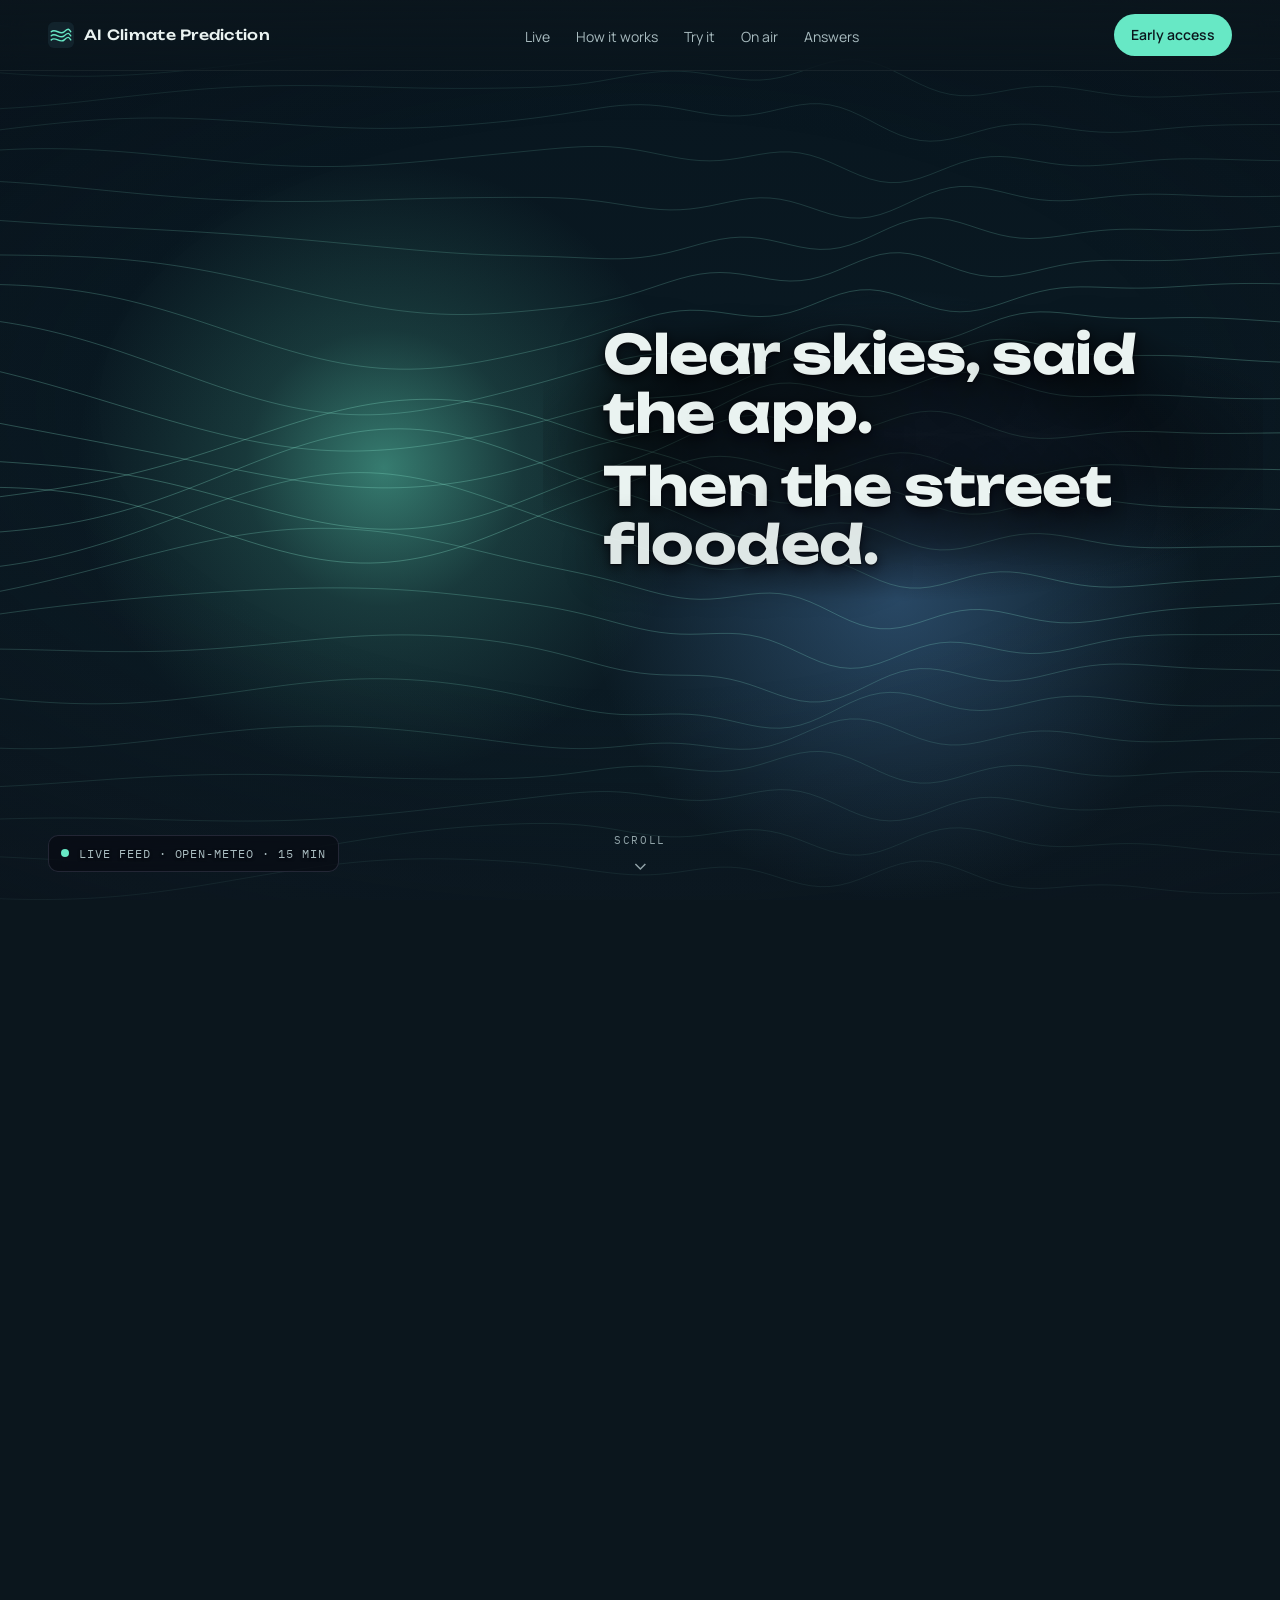
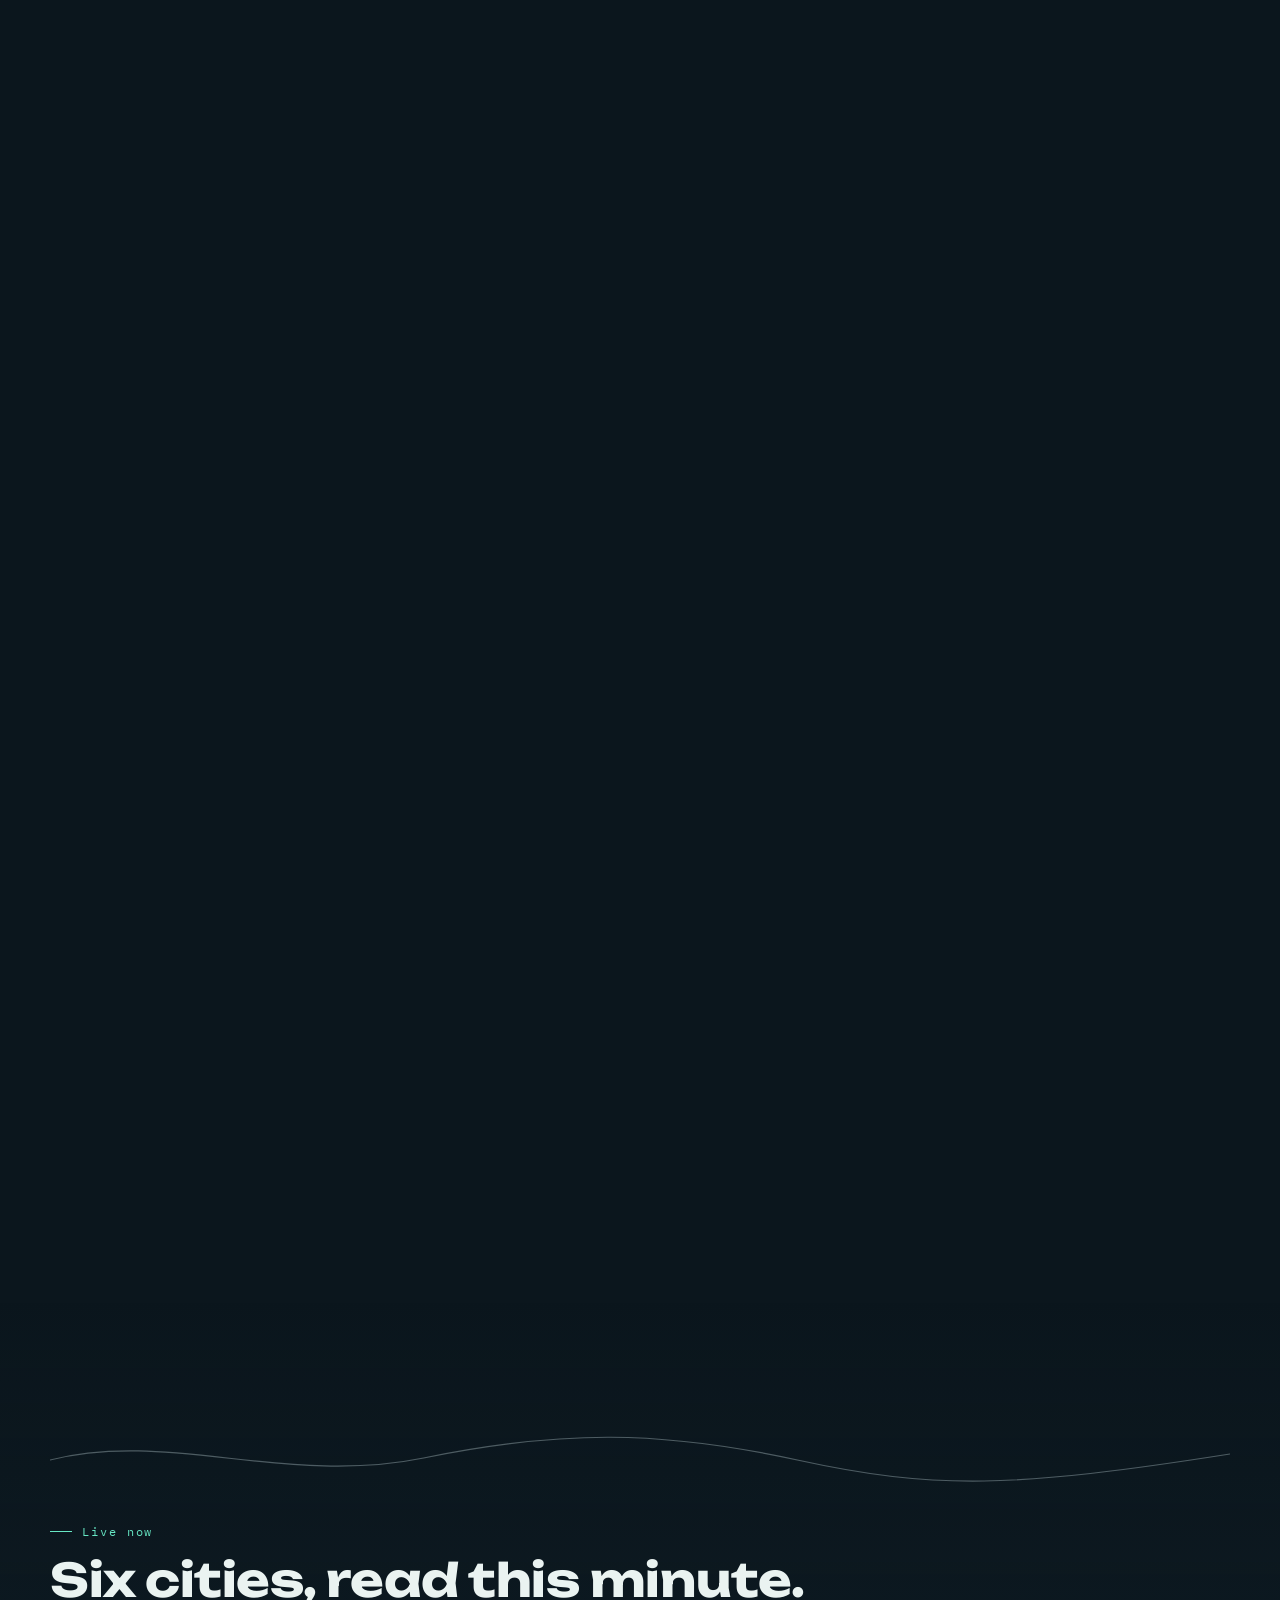
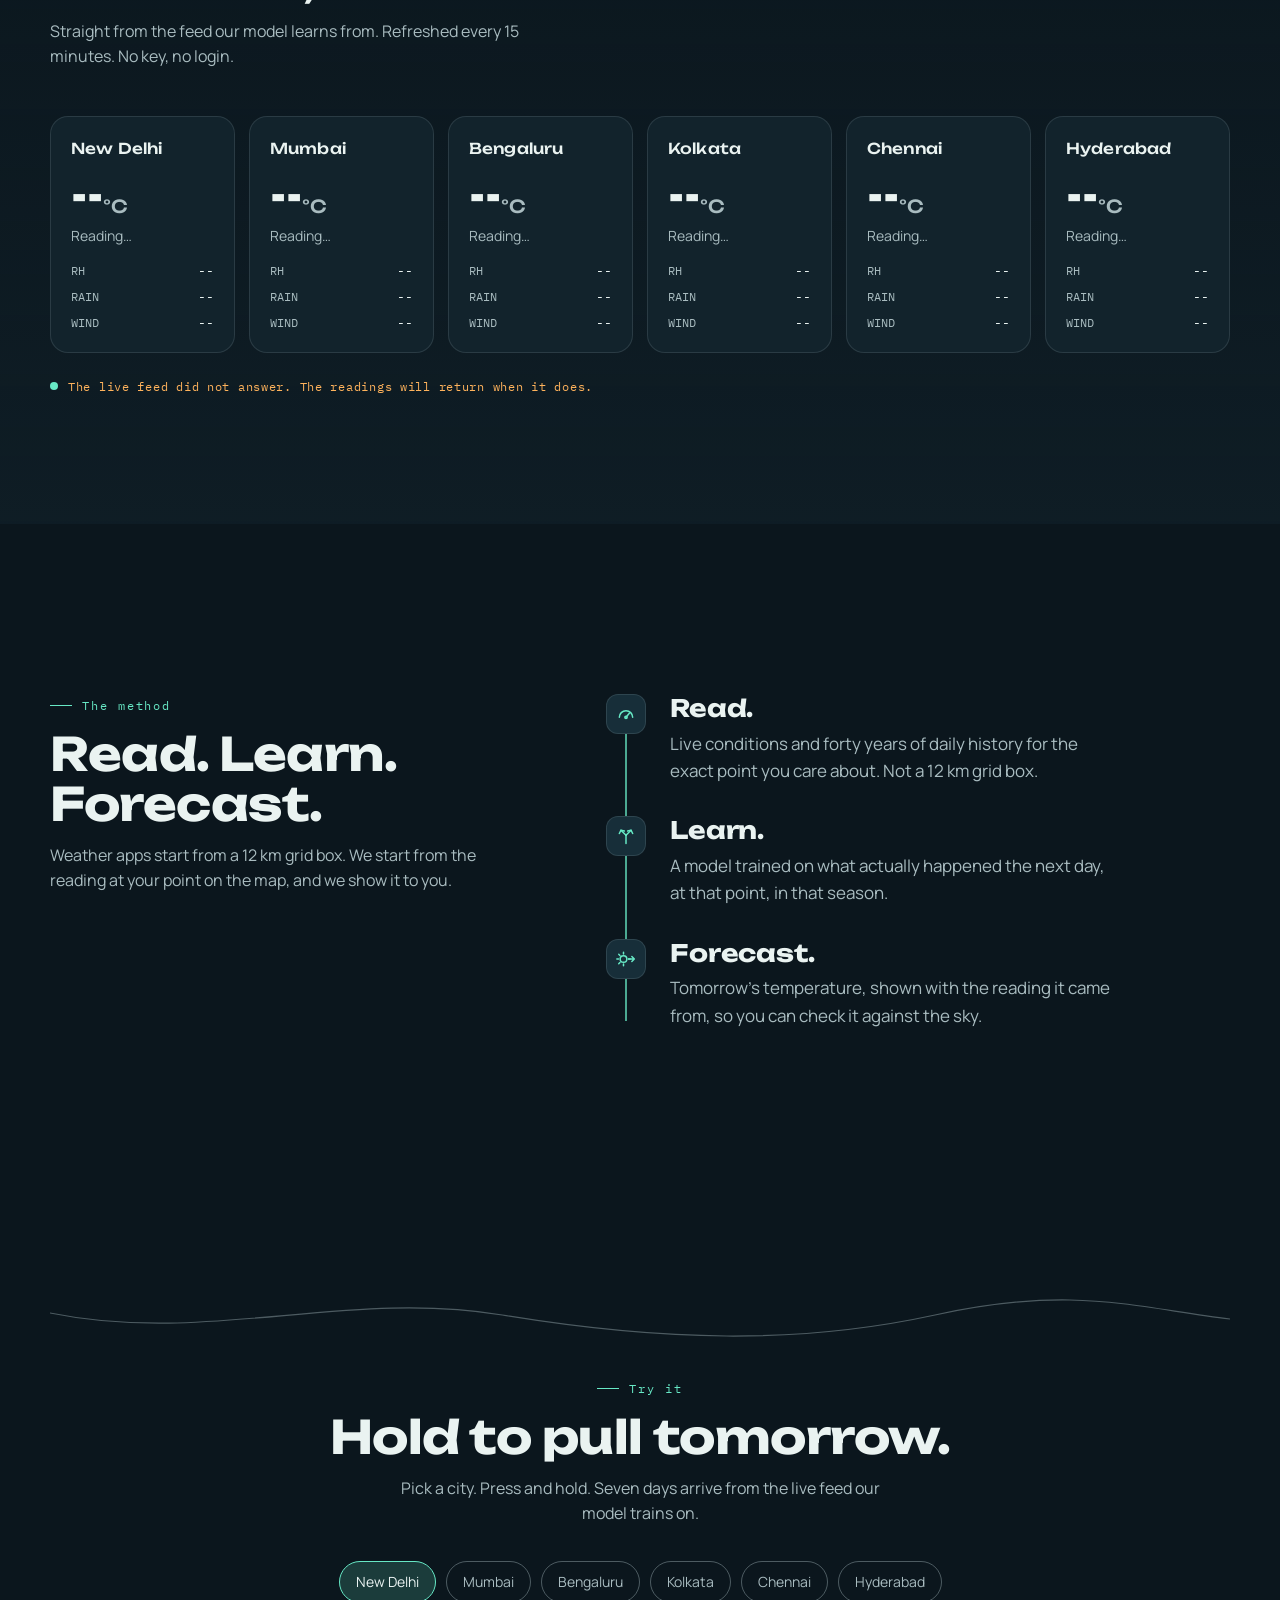
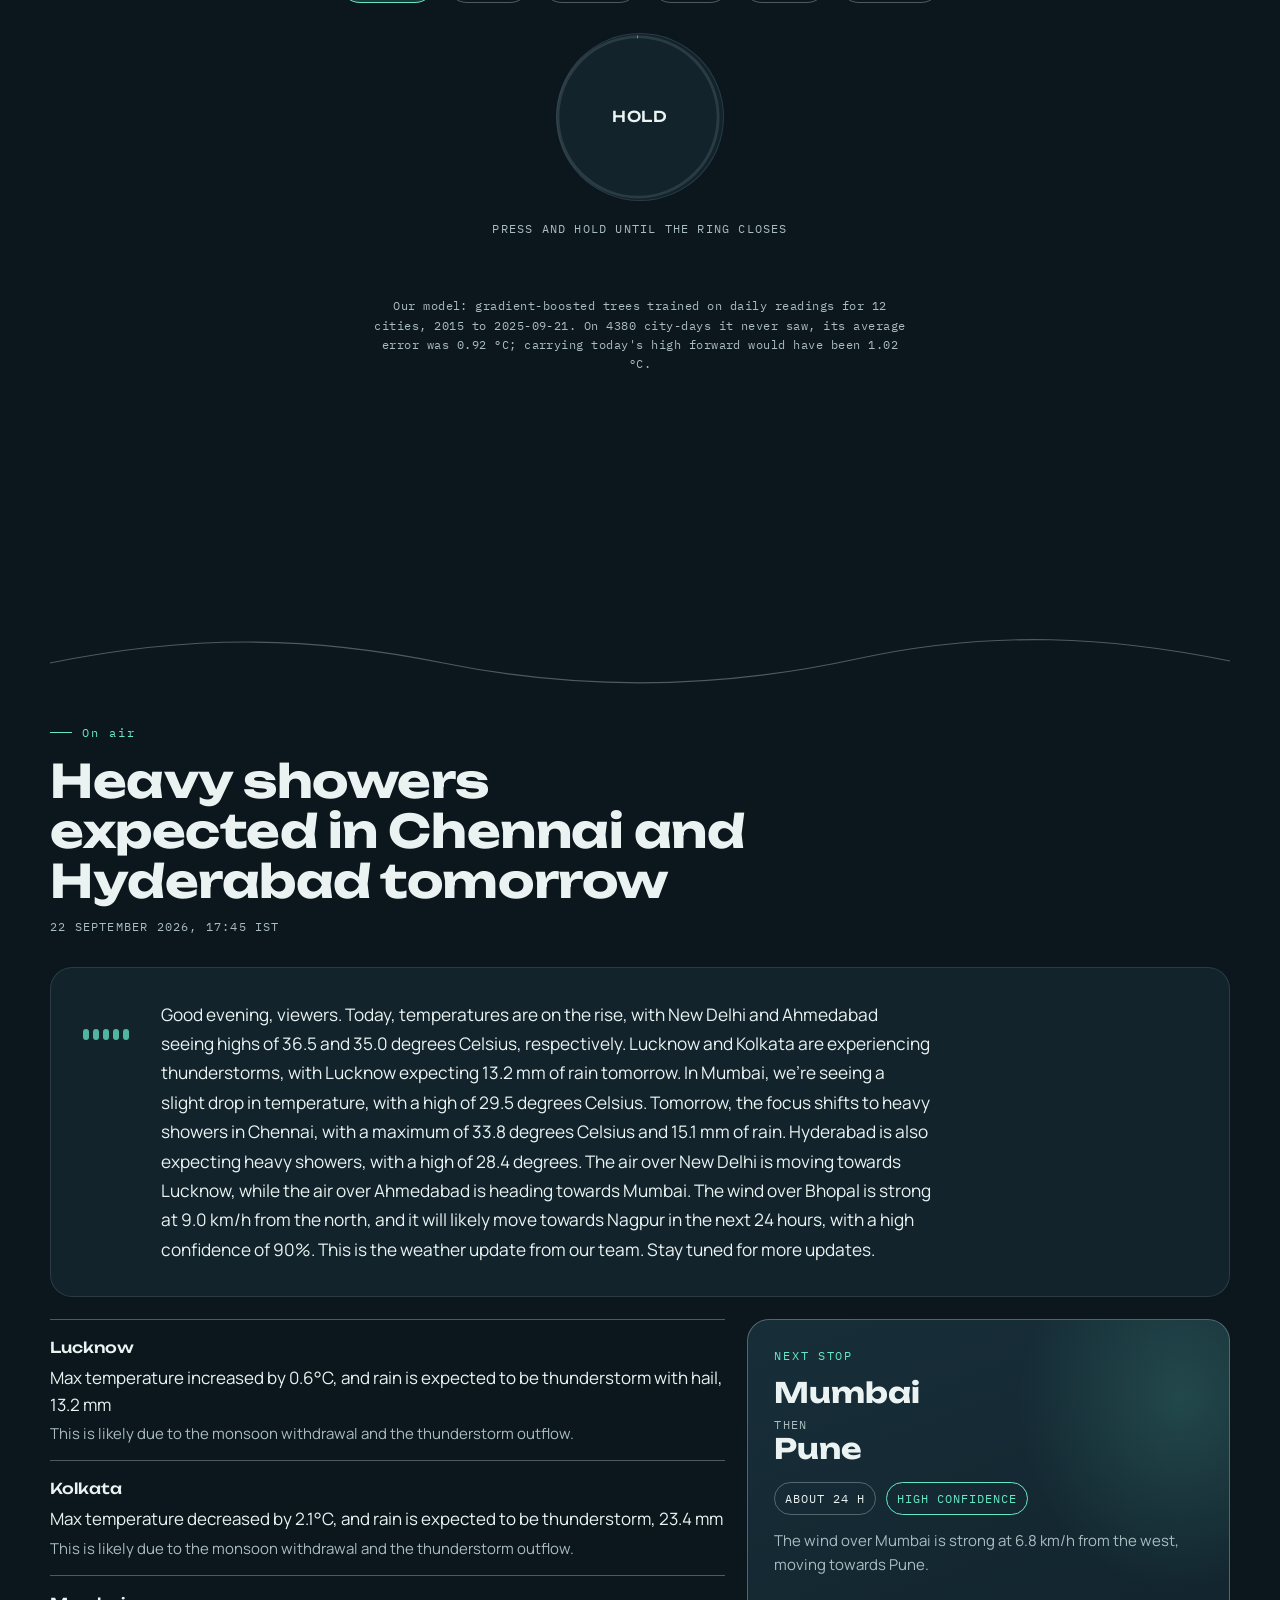
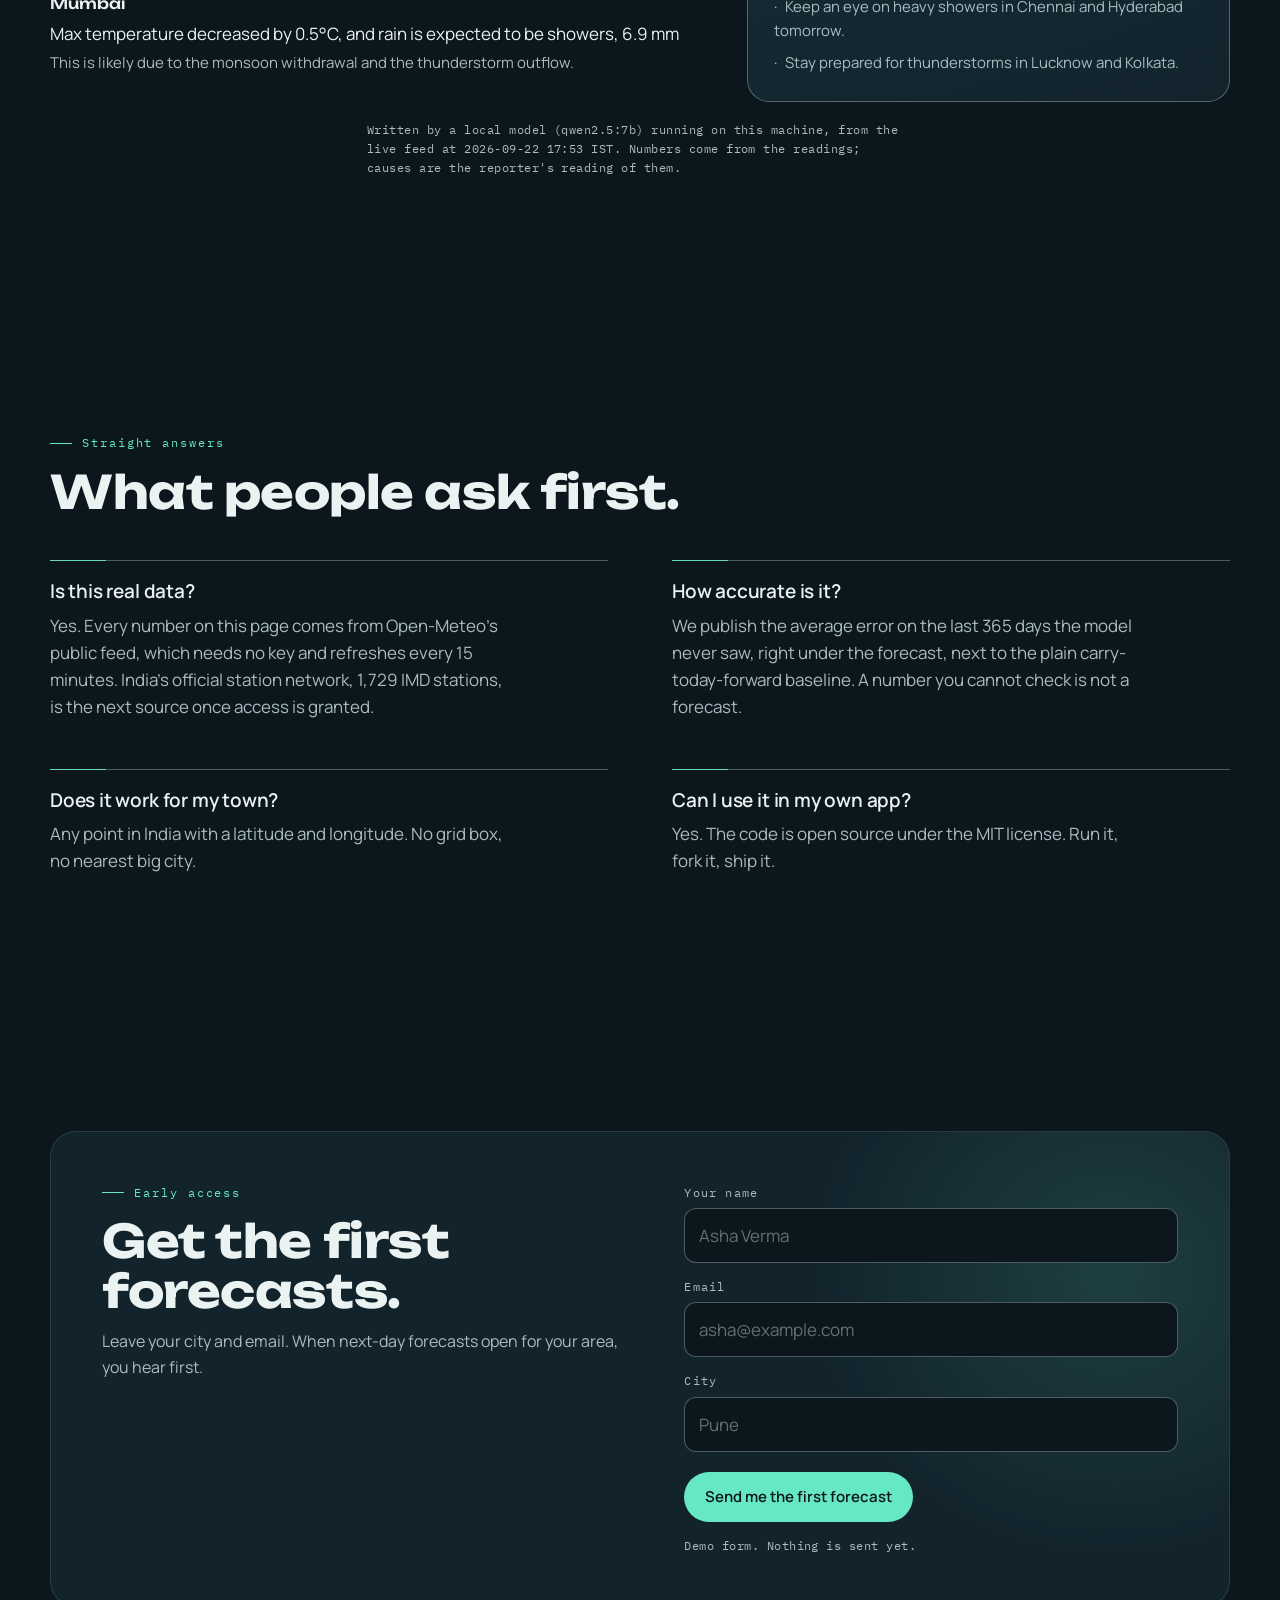
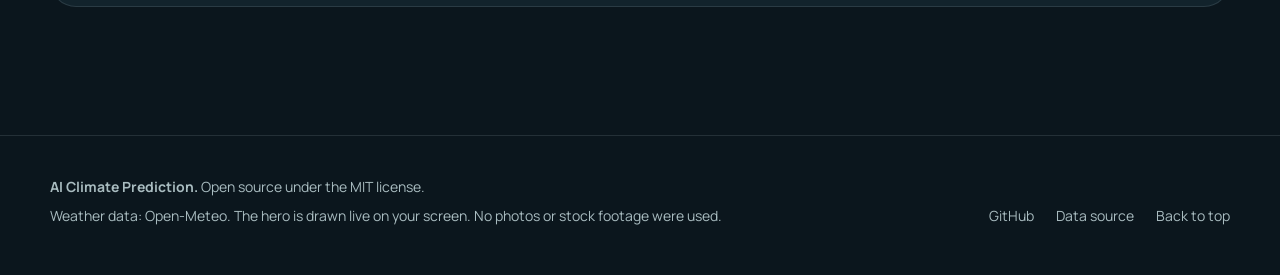
==== site/index.html @ 02e55814 "Real next-day forecasts, an on-air reporter, and a live site - Fetch 11 years of daily history for 1" ====
<!doctype html>
<html lang="en">
<head>
<meta charset="utf-8">
<meta name="viewport" content="width=device-width, initial-scale=1">
<title>AI Climate Prediction</title>
<meta name="description" content="AI Climate Prediction turns India's live weather readings into next-day forecasts you can check against the sky.">
<meta name="theme-color" content="#0b161d">
<!-- DEPLOY STEP: patch og:url and og:image with the live absolute URL before zipping -->
<meta property="og:title" content="AI Climate Prediction">
<meta property="og:description" content="Tomorrow, read today. Live Indian weather readings turned into next-day forecasts you can check.">
<meta property="og:type" content="website">
<meta property="og:url" content="https://example.com/">
<meta property="og:image" content="https://example.com/assets/og.jpg">
<link rel="icon" href="data:image/svg+xml,%3Csvg xmlns='http://www.w3.org/2000/svg' viewBox='0 0 64 64'%3E%3Crect width='64' height='64' rx='14' fill='%230b161d'/%3E%3Cpath d='M8 24c10-10 22 10 32 0s12-6 16 0M8 34c10-10 22 10 32 0s12-6 16 0M8 44c10-10 22 10 32 0s12-6 16 0' fill='none' stroke='%2367e8c5' stroke-width='3.5' stroke-linecap='round'/%3E%3C/svg%3E">
<link rel="preconnect" href="https://fonts.googleapis.com">
<link rel="preconnect" href="https://fonts.gstatic.com" crossorigin>
<link href="https://fonts.googleapis.com/css2?family=Unbounded:wght@500;700&family=Manrope:wght@400;600&family=IBM+Plex+Mono:wght@400&display=swap" rel="stylesheet">
<style>
:root{
  --canvas:#0b161d;--panel:#12232c;--panel-2:#172e39;
  --accent:#67e8c5;--accent-hover:#8ff2d6;--accent-muted:rgba(103,232,197,.18);
  --text-secondary:#a9bcc0;--text-primary:#eaf3f1;
  --rain:#6fb4ff;--heat:#ffb35c;--line:rgba(169,188,192,.16);--line-strong:rgba(169,188,192,.42);
  --ease:cubic-bezier(.22,.61,.36,1);--ease-out:cubic-bezier(.16,1,.3,1);
  --tshadow:0 1px 2px rgba(5,5,10,.95),0 3px 12px rgba(5,5,10,.78),0 10px 44px rgba(5,5,10,.8);
  --display:"Unbounded",system-ui,sans-serif;--body:"Manrope",system-ui,sans-serif;--mono:"IBM Plex Mono",ui-monospace,monospace;
}
*{box-sizing:border-box;margin:0;padding:0}
html{overflow-x:hidden;overflow-x:clip;scroll-behavior:smooth;-webkit-text-size-adjust:100%}
body{overflow-x:hidden;overflow-x:clip;background:var(--canvas);color:var(--text-primary);font-family:var(--body);font-size:17px;line-height:1.6;opacity:0;animation:pagein 1.1s var(--ease) forwards}
@keyframes pagein{to{opacity:1}}
a{color:inherit}
img,svg,canvas,video{display:block;max-width:100%}
button,input{font:inherit;color:inherit}
h1,h2,h3{font-family:var(--display);font-weight:700;line-height:1.08;letter-spacing:-.01em;text-wrap:balance}
.skip{position:absolute;left:12px;top:-60px;z-index:100;background:var(--accent);color:var(--canvas);padding:10px 14px;border-radius:8px;font-weight:600;transition:top .2s}
.skip:focus{top:12px}
:focus-visible{outline:2px solid var(--accent);outline-offset:3px}
.sr{position:absolute;width:1px;height:1px;overflow:hidden;clip:rect(0 0 0 0);white-space:nowrap}

/* fixed environment layer */
.env{position:fixed;inset:0;z-index:0;pointer-events:none;overflow:hidden}
.env .glow{position:absolute;width:70vmax;height:70vmax;border-radius:50%;filter:blur(60px);opacity:.28;will-change:transform}
.env .g1{left:-20vmax;top:-10vmax;background:radial-gradient(circle,rgba(103,232,197,.35),transparent 60%);animation:drift1 90s linear infinite -30s}
.env .g2{right:-25vmax;bottom:-20vmax;background:radial-gradient(circle,rgba(111,180,255,.28),transparent 60%);animation:drift2 110s linear infinite -55s}
@keyframes drift1{0%{transform:translate(0,0)}50%{transform:translate(12vmax,10vmax)}100%{transform:translate(0,0)}}
@keyframes drift2{0%{transform:translate(0,0)}50%{transform:translate(-14vmax,-8vmax)}100%{transform:translate(0,0)}}
.env .grain{position:absolute;inset:0;opacity:.05;background-image:url("data:image/svg+xml,%3Csvg xmlns='http://www.w3.org/2000/svg' width='160' height='160'%3E%3Cfilter id='n'%3E%3CfeTurbulence type='fractalNoise' baseFrequency='.9' numOctaves='2' stitchTiles='stitch'/%3E%3C/filter%3E%3Crect width='100%25' height='100%25' filter='url(%23n)'/%3E%3C/svg%3E")}

/* nav */
.nav{position:fixed;top:0;left:0;right:0;z-index:50;display:flex;align-items:center;justify-content:space-between;padding:14px clamp(16px,4vw,48px);background:linear-gradient(rgba(11,22,29,.86),rgba(11,22,29,.5));backdrop-filter:blur(12px);-webkit-backdrop-filter:blur(12px);border-bottom:1px solid rgba(169,188,192,.08)}
.brand{display:flex;align-items:center;gap:10px;text-decoration:none;font-family:var(--display);font-weight:500;font-size:14px;letter-spacing:.02em}
.brand svg{width:26px;height:26px}
.nav ul{display:flex;gap:26px;list-style:none;align-items:center}
.nav ul a{text-decoration:none;font-size:14px;color:var(--text-secondary);transition:color .25s var(--ease)}
.nav ul a:hover{color:var(--text-primary)}
.btn{display:inline-flex;align-items:center;justify-content:center;gap:8px;padding:12px 20px;border-radius:999px;border:1px solid transparent;text-decoration:none;font-weight:600;font-size:15px;cursor:pointer;transition:transform .3s var(--ease-out),background .25s var(--ease),color .25s var(--ease),border-color .25s var(--ease),box-shadow .3s var(--ease)}
.btn.primary{background:var(--accent);color:var(--canvas)}
.btn.primary:hover{background:var(--accent-hover);transform:translateY(-1px);box-shadow:0 10px 30px rgba(103,232,197,.25)}
.btn.ghost{border-color:var(--line-strong);color:var(--text-primary);background:rgba(11,22,29,.35)}
.btn.ghost:hover{border-color:var(--accent);transform:translateY(-1px)}
.btn.small{padding:9px 16px;font-size:14px}
.nav .btn.small{display:inline-flex}
@media (max-width:720px){.nav ul{display:none}}

/* hero */
.hero{position:relative;height:500vh;z-index:1}
.stage{position:sticky;top:0;height:100vh;height:100svh;overflow:hidden;background:var(--canvas)}
.stage canvas{position:absolute;inset:0;width:100%;height:100%;will-change:transform;transform:translateZ(0)}
.scrim{position:absolute;inset:0;pointer-events:none;background:radial-gradient(ellipse 120% 90% at 50% 45%,rgba(10,10,18,0) 35%,rgba(10,10,18,.62) 100%)}
.bands{position:absolute;inset:0}
.band{position:absolute;right:6vw;top:50%;transform:translateY(-50%);width:min(600px,54vw);opacity:0;pointer-events:none;text-shadow:var(--tshadow);--k:0}
.band.on{pointer-events:auto}
.band::before{content:"";position:absolute;inset:-14% -10%;z-index:-1;pointer-events:none;opacity:calc(.25 + .75*var(--k,1));background:radial-gradient(ellipse 74% 62% at 50% 50%,rgba(5,5,10,.66) 0%,rgba(5,5,10,.44) 46%,rgba(5,5,10,0) 76%)}
.band[data-fx="blur"]::before{background:radial-gradient(ellipse 74% 62% at 50% 50%,rgba(5,5,10,.72) 0%,rgba(5,5,10,.48) 46%,rgba(5,5,10,0) 76%)}
.band .line{display:block;font-family:var(--display);font-weight:700;font-size:clamp(28px,4.2vw,56px);line-height:1.1;letter-spacing:-.01em}
.band .line+.line{margin-top:.25em}
.band .w{display:inline-block;white-space:pre}
.band .c{display:inline-block}
.band .btn{text-shadow:none}
/* (c) blur to sharp */
.band[data-fx="blur"] .stack{position:relative}
.band[data-fx="blur"] .soft{position:absolute;inset:0;filter:blur(10px);opacity:calc(1 - var(--k,0))}
.band[data-fx="blur"] .sharp{opacity:var(--k,0)}
/* (f) drift down */
.band[data-fx="drift"] .w{--kc:clamp(0,(var(--k,0) - var(--th,0))*2.8,1);opacity:var(--kc);transform:translateY(calc((1 - var(--kc))*-26px))}
/* (b) grid snap-align, horizontal only */
.band[data-fx="grid"] .c{--kc:clamp(0,(var(--k,0) - var(--th,0))*2.6,1);opacity:var(--kc);transform:translateX(calc((1 - var(--kc))*var(--jx,0px)))}
/* (e) word rise into staged settle */
.band[data-fx="rise"]{width:min(680px,60vw)}
.band[data-fx="rise"] .w{--kc:clamp(0,(var(--k,0) - var(--th,0))*3,1);opacity:var(--kc);transform:translateY(calc((1 - var(--kc))*22px))}
.band[data-fx="rise"] h1{font-size:clamp(34px,5vw,68px);margin-bottom:.35em}
.band[data-fx="rise"] .sub{--ks:clamp(0,(var(--k,0) - .62)*4,1);opacity:var(--ks);font-size:clamp(16px,1.35vw,20px);color:var(--text-primary);max-width:46ch;transform:translateY(calc((1 - var(--ks))*10px))}
.band[data-fx="rise"] .cta-row{--kb:clamp(0,(var(--k,0) - .76)*5,1);opacity:var(--kb);transform:translateY(calc((1 - var(--kb))*10px));display:flex;gap:12px;flex-wrap:wrap;margin-top:26px}
.chip{position:absolute;left:clamp(16px,4vw,48px);bottom:28px;font-family:var(--mono);font-size:12px;letter-spacing:.08em;color:var(--text-secondary);padding:8px 12px;background:rgba(8,8,15,.55);border:1px solid rgba(96,96,126,.3);border-radius:10px;backdrop-filter:blur(10px);text-shadow:0 1px 3px rgba(5,5,10,.85);display:flex;align-items:center;gap:10px}
.dot{width:8px;height:8px;border-radius:50%;background:var(--accent);position:relative}
.dot::after{content:"";position:absolute;inset:-4px;border-radius:50%;border:1px solid var(--accent);opacity:0;animation:pulse 3.2s var(--ease) infinite -1.2s}
@keyframes pulse{0%{transform:scale(.6);opacity:.9}70%{transform:scale(1.6);opacity:0}100%{opacity:0}}
.cue{position:absolute;left:50%;bottom:26px;transform:translateX(-50%);color:var(--text-secondary);font-family:var(--mono);font-size:11px;letter-spacing:.14em;display:flex;flex-direction:column;align-items:center;gap:8px;opacity:.85}
.cue svg{width:16px;height:16px;animation:bob 2.6s var(--ease) infinite -1s}
@keyframes bob{0%,100%{transform:translateY(0)}50%{transform:translateY(6px)}}
.static-copy{display:none;position:absolute;inset:0;padding:96px 20px 64px;flex-direction:column;justify-content:flex-end;text-shadow:var(--tshadow)}
.static-copy::before{content:"";position:absolute;inset:0;background:linear-gradient(rgba(11,22,29,0) 20%,rgba(11,22,29,.78) 70%);pointer-events:none}
.static-copy>*{position:relative}
.static-copy h1{font-size:clamp(34px,9vw,46px);margin-bottom:14px}
.static-copy p{max-width:40ch;margin-bottom:22px}
.static-copy .cta-row{display:flex;gap:10px;flex-wrap:wrap}
.static-copy .btn{text-shadow:none}
@media (max-height:560px){.cue,.chip{display:none}}

/* sections */
main{position:relative;z-index:1}
.sec{position:relative;padding:clamp(72px,10vw,130px) clamp(16px,4vw,48px)}
.wrap{max-width:1180px;margin:0 auto}
.kicker{font-family:var(--mono);font-size:12px;letter-spacing:.16em;color:var(--accent);margin-bottom:14px;display:flex;align-items:center;gap:10px}
.kicker::before{content:"";width:22px;height:1px;background:var(--accent)}
h2{font-size:clamp(28px,3.6vw,46px);max-width:18ch}
.lede{color:var(--text-secondary);max-width:52ch;margin-top:14px;font-size:clamp(16px,1.2vw,19px)}
.iso{width:100%;height:60px;color:var(--line-strong);margin-bottom:34px}
.iso path{fill:none;stroke:currentColor;stroke-width:1.2;stroke-linecap:round}
.draw{stroke-dasharray:var(--len,2000);stroke-dashoffset:var(--len,2000);transition:stroke-dashoffset 1.6s var(--ease)}
.in .draw{stroke-dashoffset:0}
.rv .part{opacity:0;transform:translateY(18px);transition:opacity .8s var(--ease),transform .9s var(--ease-out)}
.rv.in .part{opacity:1;transform:none}
.rv.in .part:nth-child(2){transition-delay:.09s}.rv.in .part:nth-child(3){transition-delay:.18s}.rv.in .part:nth-child(4){transition-delay:.27s}.rv.in .part:nth-child(5){transition-delay:.36s}.rv.in .part:nth-child(6){transition-delay:.45s}.rv.in .part:nth-child(7){transition-delay:.54s}
.rv.settled .part:nth-child(n){transition-delay:0s!important}

/* live strip */
.live{background:linear-gradient(180deg,rgba(18,35,44,0),rgba(18,35,44,.55))}
.strip{display:grid;grid-template-columns:repeat(auto-fit,minmax(172px,1fr));gap:14px;padding:8px 0 18px;margin-top:38px}
.card{background:var(--panel);border:1px solid var(--line);border-radius:18px;padding:20px 20px 18px;position:relative;overflow:hidden;transition:border-color .3s var(--ease),transform .4s var(--ease-out)}
.card:hover{border-color:var(--line-strong);transform:translateY(-2px)}
.card .city{font-family:var(--display);font-weight:500;font-size:15px;letter-spacing:.01em}
.card .temp{font-family:var(--display);font-weight:700;font-size:44px;line-height:1;margin:14px 0 6px}
.card .temp small{font-size:18px;font-weight:500;color:var(--text-secondary)}
.card .cond{color:var(--text-secondary);font-size:14px;min-height:1.6em}
.card .meta{display:grid;gap:5px;margin-top:14px;font-family:var(--mono);font-size:12px;color:var(--text-secondary)}
.card .meta span{display:flex;justify-content:space-between;align-items:baseline;gap:8px;white-space:nowrap}
.card .meta b{color:var(--text-primary);font-weight:400;font-size:13px}
.card .bar{position:absolute;left:0;right:0;bottom:0;height:3px;background:linear-gradient(90deg,var(--rain),transparent);transform-origin:left;transform:scaleX(var(--rh,0));transition:transform 1.2s var(--ease-out)}
.stamp{font-family:var(--mono);font-size:12px;color:var(--text-secondary);display:flex;align-items:center;gap:10px;margin-top:6px;letter-spacing:.06em}
.err{color:var(--heat)}

/* how */
.how .grid{display:grid;grid-template-columns:1fr 1.3fr;gap:clamp(28px,6vw,90px);align-items:start;margin-top:44px}
.timeline{position:relative;display:grid;gap:34px;padding-left:64px}
.spine{position:absolute;left:19px;top:8px;width:2px;height:calc(100% - 16px)}
.spine path{fill:none;stroke:var(--accent);stroke-width:2;stroke-linecap:round;opacity:.7}
.timeline>.glow{position:absolute;left:10px;top:8px;width:20px;height:20px;border-radius:50%;background:radial-gradient(circle,var(--accent),transparent 70%);opacity:0;animation:ride 7s var(--ease) infinite -2s;pointer-events:none}
.timeline.in>.glow{opacity:.8}
@keyframes ride{0%{transform:translateY(0);opacity:0}10%{opacity:.8}90%{opacity:.8}100%{transform:translateY(var(--ride,400px));opacity:0}}
.step{position:relative}
.step .ico{position:absolute;left:-64px;top:-2px;width:40px;height:40px;border-radius:12px;background:var(--panel-2);border:1px solid var(--line);display:grid;place-items:center;color:var(--accent)}
.step .ico svg{width:20px;height:20px;fill:none;stroke:currentColor;stroke-width:1.8;stroke-linecap:round;stroke-linejoin:round}
.step h3{font-size:24px;margin-bottom:8px}
.step p{color:var(--text-secondary);max-width:44ch}
.sticky{position:sticky;top:110px}
.sticky h2{margin-bottom:8px}

/* run */
.run{text-align:center}
.run h2,.run .lede{margin-left:auto;margin-right:auto}
.run .kicker{justify-content:center}
.chips{display:flex;flex-wrap:wrap;gap:10px;justify-content:center;margin:34px 0 30px}
.chipbtn{background:transparent;border:1px solid var(--line-strong);color:var(--text-secondary);padding:9px 16px;border-radius:999px;cursor:pointer;font-size:14px;transition:border-color .25s var(--ease),color .25s var(--ease),background .25s var(--ease)}
.chipbtn[aria-pressed="true"]{background:var(--accent-muted);border-color:var(--accent);color:var(--text-primary)}
.chipbtn:hover{border-color:var(--accent)}
.hold{position:relative;width:168px;height:168px;border-radius:50%;margin:0 auto;background:var(--panel);border:1px solid var(--line);color:var(--text-primary);cursor:pointer;touch-action:none;user-select:none;-webkit-user-select:none;display:grid;place-items:center;font-family:var(--display);font-weight:500;font-size:15px;letter-spacing:.06em;transition:transform .35s var(--ease-out),border-color .3s var(--ease)}
.hold:hover{border-color:var(--line-strong)}
.hold:active{transform:scale(.97)}
.hold svg{position:absolute;inset:-2px;width:calc(100% + 4px);height:calc(100% + 4px);transform:rotate(-90deg)}
.hold circle{fill:none;stroke-width:3}
.hold .track{stroke:var(--line)}
.hold .fill{stroke:var(--accent);stroke-dasharray:520;stroke-dashoffset:calc(520*(1 - var(--hold,0)))}
.hold .breath{position:absolute;inset:-14px;border-radius:50%;border:1px solid var(--accent);opacity:0;animation:breath 5s var(--ease) infinite -2.4s}
@keyframes breath{0%,100%{transform:scale(.92);opacity:0}50%{transform:scale(1.02);opacity:.35}}
.hold.done{border-color:var(--accent)}
.hold.done .breath{animation:none;opacity:.45;transform:none}
.hint{font-family:var(--mono);font-size:12px;letter-spacing:.1em;color:var(--text-secondary);margin-top:18px;min-height:1.5em}
.fc{display:grid;grid-template-columns:repeat(7,1fr);gap:10px;margin:40px auto 0;max-width:980px}
.fc .day{background:var(--panel);border:1px solid var(--line);border-radius:14px;padding:14px 8px 12px;opacity:.16;transform:translateY(10px);transition:opacity .6s var(--ease),transform .7s var(--ease-out),border-color .4s var(--ease)}
.fc.lit .day{opacity:1;transform:none;border-color:var(--line-strong)}
.fc.lit .day:nth-child(2){transition-delay:.08s}.fc.lit .day:nth-child(3){transition-delay:.16s}.fc.lit .day:nth-child(4){transition-delay:.24s}.fc.lit .day:nth-child(5){transition-delay:.32s}.fc.lit .day:nth-child(6){transition-delay:.4s}.fc.lit .day:nth-child(7){transition-delay:.48s}
.fc.settled .day:nth-child(n){transition-delay:0s!important}
.fc .d{font-family:var(--mono);font-size:11px;letter-spacing:.1em;color:var(--text-secondary)}
.fc .hi{font-family:var(--display);font-weight:700;font-size:22px;margin-top:8px}
.fc .lo{font-family:var(--mono);font-size:12px;color:var(--text-secondary)}
.fc .rn{font-size:12px;color:var(--rain);margin-top:6px;min-height:1.5em}
.note{font-family:var(--mono);font-size:12px;color:var(--text-secondary);margin-top:18px;letter-spacing:.04em;max-width:78ch;margin-left:auto;margin-right:auto}
.ours{margin:22px auto 0;max-width:720px;padding:16px 20px;border-left:3px solid var(--accent);background:var(--panel);border-radius:0 14px 14px 0;text-align:left;font-size:16px;line-height:1.5}
.ours strong{font-family:var(--display);font-size:22px;color:var(--accent);margin:0 4px}
@media (max-width:820px){.fc{grid-template-columns:repeat(4,1fr)}}
@media (max-width:480px){.fc{grid-template-columns:repeat(2,1fr)}}

/* on air */
.report .dateline{font-family:var(--mono);font-size:12px;letter-spacing:.1em;color:var(--text-secondary);margin-top:12px}
.air{display:grid;grid-template-columns:56px 1fr;gap:22px;align-items:start;background:var(--panel);border:1px solid var(--line);border-radius:22px;padding:clamp(20px,3vw,32px);margin-top:30px}
.air p{font-size:clamp(17px,1.35vw,21px);line-height:1.7;max-width:70ch}
.mic{display:flex;align-items:flex-end;gap:4px;height:40px;padding-top:6px}
.mic span{width:6px;height:30%;border-radius:3px;background:var(--accent);opacity:.75;transform-origin:bottom;animation:vu 2.4s var(--ease) infinite}
.mic span:nth-child(2){animation-delay:-.4s}.mic span:nth-child(3){animation-delay:-.9s}.mic span:nth-child(4){animation-delay:-1.3s}.mic span:nth-child(5){animation-delay:-1.9s}
@keyframes vu{0%,100%{transform:scaleY(.35)}30%{transform:scaleY(1)}60%{transform:scaleY(.55)}}
.rgrid{display:grid;grid-template-columns:1.4fr 1fr;gap:22px;margin-top:22px;align-items:start}
.ch{border-top:1px solid var(--line-strong);padding:16px 0 14px}
.ch b{display:block;font-family:var(--display);font-weight:500;font-size:15px;margin-bottom:4px}
.ch .what{margin-bottom:4px}
.ch .why{color:var(--text-secondary);font-size:15px}
.nextbox{background:linear-gradient(160deg,var(--panel-2),var(--panel));border:1px solid var(--line-strong);border-radius:22px;padding:26px;position:relative;overflow:hidden}
.nextbox::before{content:"";position:absolute;right:-30%;top:-40%;width:80%;height:120%;background:radial-gradient(ellipse,rgba(103,232,197,.16),transparent 60%);pointer-events:none}
.nextbox .k{font-family:var(--mono);font-size:12px;letter-spacing:.14em;color:var(--accent);margin-bottom:12px}
.nextbox .route{font-family:var(--display);font-weight:700;font-size:clamp(22px,2.2vw,30px);line-height:1.15}
.nextbox .route small{display:block;font-family:var(--mono);font-weight:400;font-size:12px;letter-spacing:.1em;color:var(--text-secondary);margin:8px 0 2px}
.nextbox .eta{display:flex;gap:10px;flex-wrap:wrap;margin:16px 0 14px}
.tag{font-family:var(--mono);font-size:12px;letter-spacing:.08em;padding:6px 10px;border-radius:999px;border:1px solid var(--line-strong);color:var(--text-primary)}
.tag.hi{border-color:var(--accent);color:var(--accent)}.tag.mid{border-color:var(--heat);color:var(--heat)}.tag.lo{border-color:var(--line-strong);color:var(--text-secondary)}
.nextbox p{color:var(--text-secondary);font-size:15px}
.watch{list-style:none;margin-top:18px;display:grid;gap:8px;font-size:15px;color:var(--text-secondary)}
.watch li::before{content:"·";color:var(--accent);margin-right:8px}
@media (max-width:900px){.rgrid{grid-template-columns:1fr}.air{grid-template-columns:1fr}.mic{height:28px}}

/* faq */
.faq .list{display:grid;grid-template-columns:1fr 1fr;gap:clamp(22px,4vw,48px) clamp(28px,5vw,72px);margin-top:44px}
.qa{border-top:1px solid var(--line-strong);padding-top:20px;position:relative}
.qa::after{content:"";position:absolute;left:0;top:-1px;height:1px;width:56px;background:var(--accent);opacity:.9;animation:shimmer 7s var(--ease) infinite -3s}
@keyframes shimmer{0%,100%{width:56px;opacity:.9}50%{width:120px;opacity:.5}}
.qa h3{font-size:19px;margin-bottom:10px;font-family:var(--body);font-weight:600}
.qa p{color:var(--text-secondary);max-width:46ch}

/* cta */
.cta .panel{display:grid;grid-template-columns:1.05fr 1fr;gap:clamp(28px,5vw,72px);background:var(--panel);border:1px solid var(--line);border-radius:26px;padding:clamp(28px,4vw,56px);position:relative;overflow:hidden}
.cta .panel::before{content:"";position:absolute;right:-20%;top:-40%;width:60%;height:140%;background:radial-gradient(ellipse,rgba(103,232,197,.14),transparent 60%);pointer-events:none}
.form{display:grid;gap:14px;position:relative}
.field{display:grid;gap:6px}
.field label{font-family:var(--mono);font-size:12px;letter-spacing:.1em;color:var(--text-secondary)}
.field input{background:var(--canvas);border:1px solid var(--line-strong);border-radius:12px;padding:13px 14px;color:var(--text-primary);transition:border-color .25s var(--ease)}
.field input::placeholder{color:rgba(169,188,192,.55)}
.field input:focus{border-color:var(--accent);outline:none}
.form .btn{justify-self:start;margin-top:6px}
.micro{font-family:var(--mono);font-size:12px;color:var(--text-secondary);letter-spacing:.04em}
.ok{display:none;background:var(--canvas);border:1px solid var(--accent);border-radius:16px;padding:22px;align-self:start}
.ok.show{display:block}
.ok h3{font-size:20px;margin-bottom:8px}
.ok p{color:var(--text-secondary)}

/* the bot: ask the reporter */
.botfab{position:fixed;right:22px;bottom:22px;z-index:60;display:inline-flex;align-items:center;gap:10px;padding:12px 18px;border-radius:999px;background:var(--accent);color:var(--canvas);border:0;font-weight:600;font-size:15px;cursor:pointer;box-shadow:0 12px 34px rgba(103,232,197,.28);transition:transform .3s var(--ease-out),box-shadow .3s var(--ease)}
.botfab:hover{transform:translateY(-2px);box-shadow:0 16px 40px rgba(103,232,197,.36)}
.botfab .mic{height:16px;padding:0}
.botfab .mic span{background:var(--canvas);width:3px;opacity:.9}
.bot{position:fixed;right:22px;bottom:22px;z-index:61;width:min(400px,calc(100vw - 44px));max-height:min(640px,calc(100vh - 44px));display:flex;flex-direction:column;background:var(--panel);border:1px solid var(--line-strong);border-radius:20px;box-shadow:0 24px 70px rgba(0,0,0,.5);overflow:hidden}
.bot header{display:flex;align-items:center;justify-content:space-between;padding:14px 16px;border-bottom:1px solid var(--line)}
.bot header b{font-family:var(--display);font-weight:500;font-size:14px}
.bot header small{display:block;font-family:var(--mono);font-size:11px;letter-spacing:.08em;color:var(--text-secondary);margin-top:3px}
.bot .x{background:transparent;border:0;color:var(--text-secondary);cursor:pointer;font-size:24px;line-height:1;padding:2px 8px;border-radius:8px}
.bot .x:hover{color:var(--text-primary)}
.botlog{flex:1 1 auto;min-height:0;overflow-y:auto;padding:14px 16px;display:grid;gap:10px;align-content:start;scrollbar-width:thin;scrollbar-color:var(--line-strong) transparent}
.msg{max-width:90%;padding:10px 14px;border-radius:14px;font-size:15px;line-height:1.5;white-space:pre-wrap;overflow-wrap:anywhere}
.msg.user{justify-self:end;background:var(--accent-muted);border:1px solid rgba(103,232,197,.35);border-bottom-right-radius:4px}
.msg.reply{justify-self:start;background:var(--canvas);border:1px solid var(--line);border-bottom-left-radius:4px}
.msg.reply:empty::after{content:"…";color:var(--text-secondary)}
.botchips{display:flex;flex-wrap:wrap;gap:8px;padding:0 16px 10px}
.botchips .chipbtn{font-size:13px;padding:7px 12px}
.botstatus{font-family:var(--mono);font-size:11px;color:var(--text-secondary);padding:0 16px 8px;min-height:1.4em;letter-spacing:.06em}
.botform{display:flex;gap:8px;padding:12px 16px;border-top:1px solid var(--line)}
.botform input{flex:1;min-width:0;background:var(--canvas);border:1px solid var(--line-strong);border-radius:12px;padding:11px 12px;color:var(--text-primary)}
.botform input:focus{border-color:var(--accent);outline:none}
.botform .btn[disabled]{opacity:.5;cursor:wait}
.bot[hidden],.botfab[hidden],.ours[hidden],.report[hidden]{display:none}
@media (max-width:720px){.bot{right:10px;bottom:10px;width:calc(100vw - 20px);max-height:calc(100vh - 20px);max-height:calc(100svh - 20px)}.botfab{right:14px;bottom:14px}}

/* footer */
footer{position:relative;z-index:1;padding:40px clamp(16px,4vw,48px) 48px;border-top:1px solid var(--line);color:var(--text-secondary);font-size:14px}
footer .wrap{display:grid;grid-template-columns:1.4fr 1fr;gap:24px;align-items:end}
footer p+p{margin-top:6px}
footer ul{list-style:none;display:flex;gap:22px;justify-content:flex-end;flex-wrap:wrap}
footer a{text-decoration:none;color:var(--text-secondary);transition:color .25s var(--ease)}
footer a:hover{color:var(--text-primary)}

/* responsive */
@media (max-width:900px){.how .grid{grid-template-columns:1fr}.sticky{position:static}.cta .panel{grid-template-columns:1fr}.faq .list{grid-template-columns:1fr}footer .wrap{grid-template-columns:1fr}footer ul{justify-content:flex-start}}
@media (pointer:coarse){.btn,.chipbtn{min-height:44px;display:inline-flex;align-items:center;justify-content:center}.nav ul a{display:inline-flex;min-height:44px;align-items:center}}

/* the five static-hero gates, identical to the JS list */
@media (max-width: 720px), (orientation: portrait) and (max-width: 1024px), (orientation: portrait) and (pointer: coarse), (orientation: landscape) and (pointer: coarse) and (max-height: 560px), (prefers-reduced-motion: reduce){
  .hero{height:auto}
  .stage{position:relative;height:100vh;height:100svh;min-height:600px}
  .bands,.cue,.chip{display:none}
  .static-copy{display:flex}
}

/* reduced motion, honored completely and mirrored by html.rm for live flips */
@media (prefers-reduced-motion: reduce){
  *,*::before,*::after{animation:none!important;transition:none!important;transition-delay:0s!important}
  body{opacity:1}
  .rv .part{opacity:1;transform:none}
  .draw{stroke-dashoffset:0!important}
  .fc .day{opacity:1;transform:none}
  html{scroll-behavior:auto}
}
html.rm *,html.rm *::before,html.rm *::after{animation:none!important;transition:none!important;transition-delay:0s!important}
html.rm body{opacity:1}
html.rm .rv .part{opacity:1;transform:none}
html.rm .draw{stroke-dashoffset:0!important}
html.rm .fc .day{opacity:1;transform:none}
body.paused *,body.paused *::before,body.paused *::after{animation-play-state:paused!important}
</style>
</head>
<body>
<a class="skip" href="#main">Skip to content</a>
<div class="env" aria-hidden="true"><div class="glow g1"></div><div class="glow g2"></div><div class="grain"></div></div>

<nav class="nav" aria-label="Main">
  <a class="brand" href="#top" aria-label="AI Climate Prediction, home">
    <svg viewBox="0 0 64 64" aria-hidden="true"><rect width="64" height="64" rx="14" fill="#12232c"/><path d="M8 24c10-10 22 10 32 0s12-6 16 0M8 34c10-10 22 10 32 0s12-6 16 0M8 44c10-10 22 10 32 0s12-6 16 0" fill="none" stroke="#67e8c5" stroke-width="3.5" stroke-linecap="round"/></svg>
    AI Climate Prediction
  </a>
  <ul>
    <li><a href="#live">Live</a></li>
    <li><a href="#how">How it works</a></li>
    <li><a href="#run">Try it</a></li>
    <li><a href="#faq">Answers</a></li>
  </ul>
  <a class="btn primary small" href="#early">Early access</a>
</nav>

<header class="hero" id="top">
  <div class="stage">
    <canvas id="sky" aria-hidden="true" tabindex="-1"></canvas>
    <div class="scrim" aria-hidden="true"></div>
    <div class="bands">
      <div class="band" data-a="0" data-b="0.20" data-fx="blur" data-ramp="0.05">
        <span class="sr">The sky already told you.</span>
        <div class="stack" aria-hidden="true"><span class="line soft">The sky already told you.</span><span class="line sharp">The sky already told you.</span></div>
      </div>
      <div class="band" data-a="0.24" data-b="0.46" data-fx="drift">
        <span class="sr">Clear skies, said the app. Then the street flooded.</span>
        <span class="line split" aria-hidden="true">Clear skies, said the app.</span>
        <span class="line split" aria-hidden="true" data-th="0.28">Then the street flooded.</span>
      </div>
      <div class="band" data-a="0.50" data-b="0.72" data-fx="grid" data-spread="0.5">
        <span class="sr">Any Indian city. Every 15 minutes. History back to 1940.</span>
        <span class="line split" aria-hidden="true">Any Indian city. Every 15 minutes.</span>
        <span class="line split" aria-hidden="true" data-th="0.3">History back to 1940.</span>
      </div>
      <div class="band" data-a="0.78" data-b="1" data-fx="rise" data-ramp="0.09">
        <h1><span class="sr">Tomorrow, read today.</span><span class="split" aria-hidden="true">Tomorrow, read today.</span></h1>
        <p class="sub">AI Climate Prediction turns live readings into next-day forecasts you can check against the sky.</p>
        <div class="cta-row"><a class="btn primary" href="#live">See live readings</a><a class="btn ghost" href="#how">How it works</a></div>
      </div>
    </div>
    <div class="static-copy">
      <h1>Tomorrow, read today.</h1>
      <p>AI Climate Prediction turns live readings into next-day forecasts you can check against the sky.</p>
      <div class="cta-row"><a class="btn primary" href="#live">See live readings</a><a class="btn ghost" href="#how">How it works</a></div>
    </div>
    <div class="chip" aria-hidden="true"><span class="dot"></span>LIVE FEED · OPEN-METEO · 15 MIN</div>
    <div class="cue" aria-hidden="true">SCROLL<svg viewBox="0 0 16 16" fill="none" stroke="currentColor" stroke-width="1.5"><path d="M3 6l5 5 5-5"/></svg></div>
  </div>
</header>

<main id="main" tabindex="-1">

  <section class="sec live rv" id="live" aria-labelledby="live-h">
    <div class="wrap">
      <svg class="iso part" viewBox="0 0 1200 60" preserveAspectRatio="none" aria-hidden="true"><path class="draw" d="M0 32C120 2 240 58 380 30S620 2 760 32 980 60 1200 26"/></svg>
      <p class="kicker part">Live now</p>
      <h2 id="live-h" class="part">Six cities, read this minute.</h2>
      <p class="lede part">Straight from the feed our model learns from. Refreshed every 15 minutes. No key, no login.</p>
      <div class="strip part" id="strip" aria-live="polite"></div>
      <p class="stamp part"><span class="dot" aria-hidden="true"></span><span id="stamp">Reading the sky…</span></p>
    </div>
  </section>

  <section class="sec how" id="how" aria-labelledby="how-h">
    <div class="wrap">
      <div class="grid">
        <div class="sticky rv">
          <p class="kicker part">The method</p>
          <h2 id="how-h" class="part">Read. Learn. Forecast.</h2>
          <p class="lede part">Weather apps start from a 12 km grid box. We start from the reading at your point on the map, and we show it to you.</p>
        </div>
        <div class="timeline rv" id="timeline">
          <svg class="spine" viewBox="0 0 2 100" preserveAspectRatio="none" aria-hidden="true"><path class="draw" d="M1 0V100"/></svg>
          <div class="glow" aria-hidden="true"></div>
          <div class="step part">
            <div class="ico" aria-hidden="true"><svg viewBox="0 0 24 24"><path d="M4 16a8 8 0 0116 0"/><path d="M12 16l4-5"/><circle cx="12" cy="16" r="1.4"/></svg></div>
            <h3>Read.</h3>
            <p>Live conditions and forty years of daily history for the exact point you care about. Not a 12 km grid box.</p>
          </div>
          <div class="step part">
            <div class="ico" aria-hidden="true"><svg viewBox="0 0 24 24"><path d="M12 21V11"/><path d="M12 11L6 5"/><path d="M12 11l6-6"/><path d="M6 5l-2 4M6 5l4 1M18 5l2 4M18 5l-4 1"/></svg></div>
            <h3>Learn.</h3>
            <p>A model trained on what actually happened the next day, at that point, in that season.</p>
          </div>
          <div class="step part">
            <div class="ico" aria-hidden="true"><svg viewBox="0 0 24 24"><circle cx="9" cy="12" r="4"/><path d="M9 4v2M9 18v2M1 12h2M15 12h2M3.3 6.3l1.4 1.4M3.3 17.7l1.4-1.4"/><path d="M15 12h7m0 0l-3-3m3 3l-3 3"/></svg></div>
            <h3>Forecast.</h3>
            <p>Tomorrow's temperature, shown with the reading it came from, so you can check it against the sky.</p>
          </div>
        </div>
      </div>
    </div>
  </section>

  <section class="sec run rv" id="run" aria-labelledby="run-h">
    <div class="wrap">
      <svg class="iso part" viewBox="0 0 1200 60" preserveAspectRatio="none" aria-hidden="true"><path class="draw" d="M0 28C160 60 300 4 460 30s300 30 440 0 200-8 300 4"/></svg>
      <p class="kicker part">Try it</p>
      <h2 id="run-h" class="part">Hold to pull tomorrow.</h2>
      <p class="lede part">Pick a city. Press and hold. Seven days arrive from the live feed our model trains on.</p>
      <div class="chips part" id="chips" role="group" aria-label="Choose a city"></div>
      <button class="hold part" id="hold" type="button" aria-describedby="hint">
        <span class="breath" aria-hidden="true"></span>
        <svg viewBox="0 0 172 172" aria-hidden="true"><circle class="track" cx="86" cy="86" r="83"/><circle class="fill" cx="86" cy="86" r="83"/></svg>
        <span id="holdlabel">HOLD</span>
      </button>
      <p class="hint part" id="hint">PRESS AND HOLD UNTIL THE RING CLOSES</p>
      <div class="fc part" id="fc" aria-live="polite"></div>
      <p class="ours" id="ours" hidden></p>
      <p class="note part" id="runnote">Live forecast feed from Open-Meteo. The project's own next-day estimate plugs in here.</p>
    </div>
  </section>

  <section class="sec report rv" id="report" aria-labelledby="report-h" hidden>
    <div class="wrap">
      <svg class="iso part" viewBox="0 0 1200 60" preserveAspectRatio="none" aria-hidden="true"><path class="draw" d="M0 34C140 6 260 6 400 34s280 26 420-4 260-22 380 2"/></svg>
      <p class="kicker part">On air</p>
      <h2 id="report-h" class="part"></h2>
      <p class="dateline part" id="dateline"></p>
      <div class="air part">
        <div class="mic" aria-hidden="true"><span></span><span></span><span></span><span></span><span></span></div>
        <p id="onair"></p>
      </div>
      <div class="rgrid">
        <div class="part" id="changes"></div>
        <aside class="nextbox part" id="nextbox" aria-label="Where the weather goes next"></aside>
      </div>
      <p class="note part" id="rsource"></p>
    </div>
  </section>

  <section class="sec faq rv" id="faq" aria-labelledby="faq-h">
    <div class="wrap">
      <p class="kicker part">Straight answers</p>
      <h2 id="faq-h" class="part">What people ask first.</h2>
      <div class="list">
        <div class="qa part"><h3>Is this real data?</h3><p>Yes. Every number on this page comes from Open-Meteo's public feed, which needs no key and refreshes every 15 minutes. India's official station network, 1,729 IMD stations, is the next source once access is granted.</p></div>
        <div class="qa part"><h3>How accurate is it?</h3><p>We publish the average error on the last 365 days the model never saw, right under the forecast, next to the plain carry-today-forward baseline. A number you cannot check is not a forecast.</p></div>
        <div class="qa part"><h3>Does it work for my town?</h3><p>Any point in India with a latitude and longitude. No grid box, no nearest big city.</p></div>
        <div class="qa part"><h3>Can I use it in my own app?</h3><p>Yes. The code is open source under the MIT license. Run it, fork it, ship it.</p></div>
      </div>
    </div>
  </section>

  <section class="sec cta rv" id="early" aria-labelledby="cta-h">
    <div class="wrap">
      <div class="panel">
        <div>
          <p class="kicker part">Early access</p>
          <h2 id="cta-h" class="part">Get the first forecasts.</h2>
          <p class="lede part">Leave your city and email. When next-day forecasts open for your area, you hear first.</p>
        </div>
        <form class="form part" id="form" novalidate>
          <div class="field"><label for="f-name">Your name</label><input id="f-name" name="name" type="text" autocomplete="name" placeholder="Asha Verma" required></div>
          <div class="field"><label for="f-email">Email</label><input id="f-email" name="email" type="email" autocomplete="email" placeholder="asha@example.com" required></div>
          <div class="field"><label for="f-city">City</label><input id="f-city" name="city" type="text" autocomplete="address-level2" placeholder="Pune" required></div>
          <button class="btn primary" type="submit">Send me the first forecast</button>
          <p class="micro">Demo form. Nothing is sent yet.</p>
        </form>
        <div class="ok part" id="ok" role="status"><h3>Noted.</h3><p id="oktext"></p></div>
      </div>
    </div>
  </section>

</main>

<button class="botfab" id="botfab" type="button" hidden aria-haspopup="dialog" aria-controls="bot"><span class="mic" aria-hidden="true"><span></span><span></span><span></span><span></span><span></span></span>Ask the reporter</button>
<section class="bot" id="bot" role="dialog" aria-labelledby="bot-h" hidden>
  <header><div><b id="bot-h">Ask the reporter</b><small>LOCAL MODEL · RUNS ON THIS MACHINE</small></div><button class="x" id="botclose" type="button" aria-label="Close the chat">×</button></header>
  <div class="botlog" id="botlog" aria-live="polite"></div>
  <div class="botchips" id="botchips"><button class="chipbtn" type="button">Why is Kolkata cooler today?</button><button class="chipbtn" type="button">Where is Mumbai's rain heading?</button><button class="chipbtn" type="button">Will Pune be hotter tomorrow?</button></div>
  <p class="botstatus" id="botstatus"></p>
  <form class="botform" id="botform"><label class="sr" for="botinput">Your question</label><input id="botinput" type="text" autocomplete="off" placeholder="Ask about any city on the page…" maxlength="300"><button class="btn primary small" type="submit" id="botsend">Ask</button></form>
</section>

<footer>
  <div class="wrap">
    <div>
      <p><strong>AI Climate Prediction.</strong> Open source under the MIT license.</p>
      <p>Weather data: Open-Meteo. The hero is drawn live on your screen. No photos or stock footage were used.</p>
    </div>
    <ul>
      <li><a href="https://github.com/jmrashed/ai-climate-prediction" rel="noopener">GitHub</a></li>
      <li><a href="https://open-meteo.com/" rel="noopener">Data source</a></li>
      <li><a href="#top">Back to top</a></li>
    </ul>
  </div>
</footer>

<script>
(() => {
'use strict';
const clamp = (v, lo, hi) => Math.min(hi, Math.max(lo, v));
const smoothstep = (p, e0, e1) => { const t = clamp((p - e0) / (e1 - e0), 0, 1); return t * t * (3 - 2 * t); };
const ease = t => 1 - Math.pow(1 - t, 3);
const esc = s => String(s).replace(/[&<>"]/g, c => ({ '&': '&amp;', '<': '&lt;', '>': '&gt;', '"': '&quot;' }[c]));
function rng(seed){ let s = seed >>> 0; return () => (s = (s * 1664525 + 1013904223) >>> 0) / 4294967296; }

/* ---------- text splitting (once, seeded) ---------- */
const rand = rng(20260922);
document.querySelectorAll('.band .split').forEach((el, ei) => {
  const band = el.closest('.band'), fx = band.dataset.fx, spread = +(band.dataset.spread || 0.55);
  const th0 = +(el.dataset.th || 0);
  const text = el.textContent; el.textContent = '';
  const words = text.split(' ');
  const total = text.length; let ci = 0;
  words.forEach((word, wi) => {
    const w = document.createElement('span'); w.className = 'w';
    if (fx === 'grid') {
      [...word].forEach(ch => { const c = document.createElement('span'); c.className = 'c'; c.textContent = ch;
        c.style.setProperty('--th', (th0 + (ci / total) * spread + rand() * 0.06).toFixed(3));
        c.style.setProperty('--jx', ((rand() - 0.5) * 90).toFixed(1) + 'px'); ci++; w.appendChild(c); });
      if (wi < words.length - 1) { const sp = document.createElement('span'); sp.className = 'c'; sp.textContent = ' '; w.appendChild(sp); ci++; }
    } else {
      w.textContent = word + (wi < words.length - 1 ? ' ' : '');
      w.style.setProperty('--th', (th0 + (wi / Math.max(1, words.length)) * 0.5 + rand() * 0.05).toFixed(3));
    }
    el.appendChild(w);
  });
});

/* ---------- hero: procedural isobar sky ---------- */
const hero = document.querySelector('.hero'), stage = document.querySelector('.stage');
const canvas = document.getElementById('sky'), ctx = canvas.getContext('2d', { alpha: false });
let cw = 0, ch = 0, dpr = 1;
function sizeCanvas(){
  dpr = Math.min(1.5, window.devicePixelRatio || 1);
  cw = stage.clientWidth; ch = stage.clientHeight;
  canvas.width = Math.round(cw * dpr); canvas.height = Math.round(ch * dpr);
}
const mix = (a, b, t) => { const c = x => parseInt(x, 16); const r = Math.round(c(a.slice(1,3)) + (c(b.slice(1,3)) - c(a.slice(1,3))) * t), g = Math.round(c(a.slice(3,5)) + (c(b.slice(3,5)) - c(a.slice(3,5))) * t), bl = Math.round(c(a.slice(5,7)) + (c(b.slice(5,7)) - c(a.slice(5,7))) * t); return `rgb(${r},${g},${bl})`; };
let lastDrawP = -1, lastDrawT = 0;
function draw(p, now, force){
  if (!force && Math.abs(p - lastDrawP) < 0.0008 && now - lastDrawT < 40) return;
  lastDrawP = p; lastDrawT = now;
  const w = cw, h = ch, t = now * 0.00022;
  ctx.setTransform(dpr, 0, 0, dpr, 0, 0);
  const sky = ctx.createLinearGradient(0, 0, 0, h);
  sky.addColorStop(0, mix('#07121a', '#0a1e28', p)); sky.addColorStop(1, mix('#0b161d', '#0f2733', p));
  ctx.fillStyle = sky; ctx.fillRect(0, 0, w, h);
  const cx = w * 0.30, cy = h * 0.52, R = Math.min(w, h) * (0.30 + 0.12 * p);
  const inten = 0.16 + 0.44 * ease(p);
  const rg = ctx.createRadialGradient(cx, cy, 0, cx, cy, R);
  rg.addColorStop(0, `rgba(103,232,197,${inten.toFixed(3)})`); rg.addColorStop(0.45, `rgba(103,232,197,${(inten * 0.32).toFixed(3)})`); rg.addColorStop(1, 'rgba(103,232,197,0)');
  ctx.fillStyle = rg; ctx.fillRect(0, 0, w, h);
  const rc = Math.exp(-Math.pow((p - 0.35) / 0.11, 2));
  if (rc > 0.02) { const rx = w * 0.70, ry = h * 0.66, rr = Math.min(w, h) * 0.34;
    const bg = ctx.createRadialGradient(rx, ry, 0, rx, ry, rr);
    bg.addColorStop(0, `rgba(111,180,255,${(0.30 * rc).toFixed(3)})`); bg.addColorStop(1, 'rgba(111,180,255,0)');
    ctx.fillStyle = bg; ctx.fillRect(0, 0, w, h); }
  const N = 26, amp = 26 * (1 - 0.72 * p), drift = 1 - 0.55 * p;
  ctx.lineWidth = 1;
  for (let i = 0; i < N; i++) {
    const y0 = h * (i + 0.5) / N;
    const near = Math.exp(-Math.pow((y0 - cy) / (h * 0.36), 2));
    ctx.beginPath();
    for (let x = 0; x <= w + 10; x += 10) {
      const lane = 1 - 0.55 * clamp((x - w * 0.48) / (w * 0.52), 0, 1);
      const dx = (x - cx) / R, dy = (y0 - cy) / R, d2 = dx * dx + dy * dy;
      const bulge = -Math.sign(y0 - cy || 1) * Math.exp(-d2 * 1.5) * R * 0.42 * (0.55 + 0.45 * p);
      const rain = rc * 18 * Math.exp(-Math.pow((x - w * 0.70) / (w * 0.16), 2)) * Math.sin(x * 0.03 + t * 3 + i);
      const y = y0 + bulge + lane * (amp * (Math.sin(x * 0.0042 + t * 1.3 + i * 0.55) + 0.5 * Math.sin(x * 0.011 - t * 0.9 + i * 1.3)) * drift + rain);
      x === 0 ? ctx.moveTo(x, y) : ctx.lineTo(x, y);
    }
    ctx.strokeStyle = `rgba(140,236,210,${(0.05 + 0.24 * near).toFixed(3)})`;
    ctx.stroke();
  }
}

/* ---------- bands ---------- */
const bands = [...document.querySelectorAll('.band')].map(el => ({ el, a: +el.dataset.a, b: +el.dataset.b, ramp: el.dataset.ramp ? +el.dataset.ramp : null, op: -1, k: -1 }));
let loadK = 0, loadStart = 0;
function updateCaptions(p, now){
  bands.forEach((band, i) => {
    const { a, b } = band, f = Math.min(0.02, (b - a) / 3);
    let op = smoothstep(p, a, a + f) * (1 - smoothstep(p, b - f, b));
    if (i === 0) op = 1 - smoothstep(p, b - f, b);
    if (i === bands.length - 1) op = smoothstep(p, a, a + f);
    let k = clamp((p - a) / (band.ramp || Math.min(0.025, (b - a) * 0.35)), 0, 1);
    if (i === 0) k = Math.max(k, loadK);
    if (Math.abs(op - band.op) > 0.01) { band.op = op; band.el.style.opacity = op.toFixed(3); band.el.classList.toggle('on', op > 0.01); }
    if (Math.abs(k - band.k) > 0.008) { band.k = k; band.el.style.setProperty('--k', k.toFixed(3)); }
  });
}
function heroProgress(){ const r = hero.getBoundingClientRect(), range = hero.offsetHeight - window.innerHeight; return range > 0 ? clamp(-r.top / range, 0, 1) : 1; }

/* ---------- drive loop (rests when converged and off screen) ---------- */
let target = 0, shown = 0, rafId = null, lastTick = 0, heroOnScreen = true, scrubOn = false;
function tick(now){
  const dt = Math.min(100, now - (lastTick || now)); lastTick = now;
  if (loadK < 1) loadK = clamp((now - loadStart) / 1300, 0, 1);
  shown += (target - shown) * (1 - Math.pow(1 - 0.16, dt / 16.667));
  const conv = Math.abs(target - shown) < 0.0005;
  if (conv) shown = target;
  draw(shown, now, false); updateCaptions(shown, now);
  if (!heroOnScreen && conv && loadK >= 1) { rafId = null; lastTick = 0; return; }
  rafId = requestAnimationFrame(tick);
}
function onScroll(){ target = heroProgress(); if (rafId === null && heroOnScreen) rafId = requestAnimationFrame(tick); }
new IntersectionObserver(([e]) => { heroOnScreen = e.isIntersecting; if (heroOnScreen && scrubOn && rafId === null) rafId = requestAnimationFrame(tick); }, { threshold: 0 }).observe(stage);

/* ---------- the five gates, identical to the CSS list ---------- */
const GATES = [
  '(max-width: 720px)',
  '(orientation: portrait) and (max-width: 1024px)',
  '(orientation: portrait) and (pointer: coarse)',
  '(orientation: landscape) and (pointer: coarse) and (max-height: 560px)',
  '(prefers-reduced-motion: reduce)'
];
let inited = false;
function initHeroOnce(){ if (inited) return; inited = true; sizeCanvas(); loadStart = performance.now(); }
function enableScrub(){
  if (scrubOn) return; scrubOn = true;
  initHeroOnce(); sizeCanvas();
  addEventListener('scroll', onScroll, { passive: true });
  bands.forEach(b => { b.op = -1; b.k = -1; });
  unpinFinalStates();
  lastDrawP = -1; target = heroProgress(); shown = target;
  updateCaptions(shown, performance.now()); onScroll();
  if (rafId === null) rafId = requestAnimationFrame(tick);
}
function disableScrub(){
  if (scrubOn) { scrubOn = false; removeEventListener('scroll', onScroll); }
  if (rafId !== null) { cancelAnimationFrame(rafId); rafId = null; }
  sizeCanvas(); draw(1, 0, true);                 // the static hero: the resting frame, drawn once
}
function applyHeroMode(){ if (GATES.some(q => matchMedia(q).matches)) disableScrub(); else enableScrub(); }
const MQLS = GATES.map(q => matchMedia(q));
MQLS.forEach(m => m.addEventListener('change', applyHeroMode));
const tl = document.getElementById('timeline');
const sizeRide = () => tl.style.setProperty('--ride', Math.max(0, tl.offsetHeight - 36) + 'px');
sizeRide();
let rs; addEventListener('resize', () => { clearTimeout(rs); rs = setTimeout(() => { sizeCanvas(); sizeRide(); lastDrawP = -1; if (scrubOn) onScroll(); else draw(1, 0, true); }, 120); });

/* ---------- reduced motion, live in both directions ---------- */
function pinToFinalStates(){ document.documentElement.classList.add('rm'); if (holdProg > 0 && !holdDone) completeHold(); }
function unpinFinalStates(){ document.documentElement.classList.remove('rm'); }
matchMedia('(prefers-reduced-motion: reduce)').addEventListener('change', e => { if (e.matches) pinToFinalStates(); else applyHeroMode(); });
if (matchMedia('(prefers-reduced-motion: reduce)').matches) document.documentElement.classList.add('rm');

/* ---------- section entrances and self-drawing lines ---------- */
document.querySelectorAll('.draw').forEach(p => { try { p.style.setProperty('--len', Math.ceil(p.getTotalLength()) + 1); } catch (e) {} });
const io = new IntersectionObserver(entries => entries.forEach(e => { if (e.isIntersecting) { e.target.classList.add('in'); setTimeout(() => e.target.classList.add('settled'), 1400); io.unobserve(e.target); } }), { threshold: 0.18 });
document.querySelectorAll('.rv').forEach(el => io.observe(el));
document.addEventListener('visibilitychange', () => document.body.classList.toggle('paused', document.hidden));

/* ---------- live readings ---------- */
const CITIES = [
  { n: 'New Delhi', la: 28.61, lo: 77.21 }, { n: 'Mumbai', la: 19.08, lo: 72.88 }, { n: 'Bengaluru', la: 12.97, lo: 77.59 },
  { n: 'Kolkata', la: 22.57, lo: 88.36 }, { n: 'Chennai', la: 13.08, lo: 80.27 }, { n: 'Hyderabad', la: 17.39, lo: 78.49 }
];
const COND = c => c === 0 ? 'Clear sky' : c <= 2 ? 'Partly cloudy' : c === 3 ? 'Overcast' : c <= 48 ? 'Fog' : c <= 57 ? 'Drizzle' : c <= 67 ? 'Rain' : c <= 77 ? 'Snow' : c <= 82 ? 'Showers' : c <= 86 ? 'Snow showers' : 'Thunderstorm';
const strip = document.getElementById('strip'), stamp = document.getElementById('stamp');
strip.innerHTML = CITIES.map(c => `<article class="card"><div class="city">${c.n}</div><div class="temp">--<small>°C</small></div><div class="cond">Reading…</div><div class="meta"><span>RH<b>--</b></span><span>RAIN<b>--</b></span><span>WIND<b>--</b></span></div><span class="bar" aria-hidden="true"></span></article>`).join('');
async function loadLive(){
  try {
    const u = `https://api.open-meteo.com/v1/forecast?latitude=${CITIES.map(c => c.la).join(',')}&longitude=${CITIES.map(c => c.lo).join(',')}&current=temperature_2m,relative_humidity_2m,precipitation,wind_speed_10m,weather_code&timezone=Asia%2FKolkata`;
    const res = await fetch(u); if (!res.ok) throw new Error(res.status);
    const data = await res.json(); const arr = Array.isArray(data) ? data : [data];
    [...strip.children].forEach((card, i) => { const d = arr[i] && arr[i].current; if (!d) return;
      card.querySelector('.temp').innerHTML = `${Math.round(d.temperature_2m)}<small>°C</small>`;
      card.querySelector('.cond').textContent = COND(d.weather_code);
      const m = card.querySelectorAll('.meta b'); m[0].textContent = d.relative_humidity_2m + '%'; m[1].textContent = d.precipitation + ' mm'; m[2].textContent = Math.round(d.wind_speed_10m) + ' km/h';
      card.querySelector('.bar').style.setProperty('--rh', (d.relative_humidity_2m / 100).toFixed(2)); });
    const t = arr[0] && arr[0].current ? arr[0].current.time.replace('T', ' ') : '';
    stamp.textContent = `LIVE · ${t} IST · OPEN-METEO`;
  } catch (e) { stamp.innerHTML = '<span class="err">The live feed did not answer. The readings will return when it does.</span>'; }
}
loadLive();

/* ---------- the interactive moment: hold to pull tomorrow ---------- */
const chips = document.getElementById('chips'), hold = document.getElementById('hold'), fill = hold.querySelector('.fill'), hint = document.getElementById('hint'), fc = document.getElementById('fc'), holdlabel = document.getElementById('holdlabel');
let city = CITIES[0], holdProg = 0, holding = false, holdRaf = null, holdLast = 0, holdDone = false;
const ours = document.getElementById('ours');
let FORECAST = null;   // written by scripts/predict_today.py: the project's own next-day estimate per city
fetch('assets/forecast.json', { cache: 'no-store' }).then(r => r.ok ? r.json() : null).then(f => {
  if (!f || !f.cities) return; FORECAST = f;
  document.getElementById('runnote').textContent = `Our model: gradient-boosted trees trained on daily readings for ${f.cities.length} cities, ${f.trained_from.slice(0, 4)} to ${f.trained_through}. On ${f.test_days} city-days it never saw, its average error was ${f.test_mae} °C; carrying today's high forward would have been ${f.persistence_mae} °C.`;
}).catch(() => {});
function showOurs(){
  const est = FORECAST && FORECAST.cities.find(c => c.city === city.n);
  if (!est) { ours.hidden = true; return; }
  ours.innerHTML = `<b>Our model says</b> tomorrow's high in ${esc(city.n)} is <strong>${esc(est.model_tomorrow_max)}°C</strong> from today's ${esc(est.today_max)}°C. The feed's own forecast says ${esc(est.feed_tomorrow_max)}°C.`;
  ours.hidden = false;
}
chips.innerHTML = CITIES.map((c, i) => `<button type="button" class="chipbtn" aria-pressed="${i === 0}">${c.n}</button>`).join('');
chips.addEventListener('click', e => { const b = e.target.closest('.chipbtn'); if (!b) return;
  [...chips.children].forEach(x => x.setAttribute('aria-pressed', x === b)); city = CITIES[[...chips.children].indexOf(b)];
  holdDone = false; holdProg = 0; setHold(0); hold.classList.remove('done'); fc.classList.remove('lit', 'settled'); ours.hidden = true; holdlabel.textContent = 'HOLD'; hint.textContent = 'PRESS AND HOLD UNTIL THE RING CLOSES'; });
function setHold(v){ hold.style.setProperty('--hold', v.toFixed(3)); }
function holdTick(now){
  const dt = Math.min(80, now - (holdLast || now)); holdLast = now;
  holdProg += holding ? dt / 1400 : -dt / 700; holdProg = clamp(holdProg, 0, 1); setHold(holdProg);
  if (holdProg >= 1 && !holdDone) { completeHold(); return; }
  if ((holding && holdProg < 1) || (!holding && holdProg > 0)) holdRaf = requestAnimationFrame(holdTick); else { holdRaf = null; holdLast = 0; }
}
function startHold(){ if (holdDone) return; holding = true; hint.textContent = 'KEEP HOLDING…'; if (holdRaf === null) holdRaf = requestAnimationFrame(holdTick); }
function endHold(){ holding = false; if (!holdDone && holdProg > 0) hint.textContent = 'RELEASED EARLY. HOLD A LITTLE LONGER.'; if (holdRaf === null && holdProg > 0) holdRaf = requestAnimationFrame(holdTick); }
async function completeHold(){
  holdDone = true; holdProg = 1; setHold(1); holdRaf = null; holdLast = 0; hold.classList.add('done'); holdlabel.textContent = 'READ'; hint.textContent = `PULLING SEVEN DAYS FOR ${city.n.toUpperCase()}…`;
  try {
    const u = `https://api.open-meteo.com/v1/forecast?latitude=${city.la}&longitude=${city.lo}&daily=temperature_2m_max,temperature_2m_min,precipitation_sum,weather_code&timezone=Asia%2FKolkata&forecast_days=7`;
    const d = (await (await fetch(u)).json()).daily;
    fc.innerHTML = d.time.map((day, i) => { const dt = new Date(day + 'T00:00:00'); const lab = i === 0 ? 'TODAY' : i === 1 ? 'TOMORROW' : dt.toLocaleDateString('en-IN', { weekday: 'short' }).toUpperCase();
      return `<div class="day"><div class="d">${lab}</div><div class="hi">${Math.round(d.temperature_2m_max[i])}°</div><div class="lo">${Math.round(d.temperature_2m_min[i])}° low</div><div class="rn">${d.precipitation_sum[i] > 0 ? d.precipitation_sum[i] + ' mm' : COND(d.weather_code[i])}</div></div>`; }).join('');
    requestAnimationFrame(() => { fc.classList.add('lit'); setTimeout(() => fc.classList.add('settled'), 1400); });
    showOurs();
    hint.textContent = `${city.n.toUpperCase()} · NEXT SEVEN DAYS · TAP ANOTHER CITY TO RUN AGAIN`;
  } catch (e) { hint.textContent = 'THE FEED DID NOT ANSWER. TRY AGAIN IN A MOMENT.'; holdDone = false; holdProg = 0; setHold(0); hold.classList.remove('done'); holdlabel.textContent = 'HOLD'; }
}
const rmNow = () => matchMedia('(prefers-reduced-motion: reduce)').matches || document.documentElement.classList.contains('rm');
hold.addEventListener('pointerdown', e => { e.preventDefault(); hold.setPointerCapture(e.pointerId); if (rmNow()) { if (!holdDone) completeHold(); } else startHold(); });
hold.addEventListener('pointerup', endHold); hold.addEventListener('pointercancel', endHold); hold.addEventListener('lostpointercapture', endHold);
hold.addEventListener('keydown', e => { if ((e.key === ' ' || e.key === 'Enter') && !e.repeat) { e.preventDefault(); if (rmNow()) { if (!holdDone) completeHold(); } else startHold(); } });
hold.addEventListener('keyup', e => { if (e.key === ' ' || e.key === 'Enter') endHold(); });

/* ---------- the form (JS-only success state, disclosed on the page) ---------- */
const form = document.getElementById('form'), ok = document.getElementById('ok');
form.addEventListener('submit', e => { e.preventDefault();
  const name = form.name.value.trim(), email = form.email.value.trim(), cty = form.city.value.trim();
  if (!name || !email.includes('@') || !cty) { form.querySelector('.micro').textContent = 'Please fill in your name, a real email, and your city.'; return; }
  document.getElementById('oktext').textContent = `${cty} is on the list. Check the sky tomorrow, then check us.`;
  form.hidden = true; ok.classList.add('show'); ok.focus && ok.setAttribute('tabindex', '-1'); ok.focus(); });

/* ---------- on air: the reporter's bulletin, written by scripts/weather_reporter.py ---------- */
let BULLETIN = null;
(async () => {
  try {
    const r = await fetch('assets/bulletin.json', { cache: 'no-store' }); if (!r.ok) return;
    const b = await r.json(); BULLETIN = b; const sec = document.getElementById('report');
    document.getElementById('report-h').textContent = b.headline;
    document.getElementById('dateline').textContent = (b.dateline || '').toUpperCase();
    document.getElementById('onair').textContent = b.on_air;
    document.getElementById('changes').innerHTML = (b.changes || []).map(c => `<div class="ch"><b>${esc(c.city)}</b><div class="what">${esc(c.what_changed)}</div><div class="why">${esc(c.why)}</div></div>`).join('') || '<div class="ch"><div class="why">No notable change since yesterday in the twelve cities read.</div></div>';
    const n = b.next || {}, conf = n.confidence === 'high' ? 'hi' : n.confidence === 'medium' ? 'mid' : 'lo';
    document.getElementById('nextbox').innerHTML = `<div class="k">NEXT STOP</div><div class="route">${esc(n.from_city)}<small>THEN</small>${esc(n.to_city)}</div><div class="eta"><span class="tag">ABOUT ${esc(n.eta_hours)} H</span><span class="tag ${conf}">${esc((n.confidence || 'low').toUpperCase())} CONFIDENCE</span></div><p>${esc(n.reason)}</p>` + ((b.watch || []).length ? `<ul class="watch">${b.watch.map(w => `<li>${esc(w)}</li>`).join('')}</ul>` : '');
    const when = b.generated_at ? b.generated_at.replace('T', ' ').slice(0, 16) : '';
    document.getElementById('rsource').textContent = b.source === 'rules'
      ? `Rules-only bulletin from the live feed, ${when} IST. Add a model and the reporter takes over.`
      : (b.source || '').startsWith('local:')
        ? `Written by a local model (${b.source.slice(6)}) running on this machine, from the live feed at ${when} IST. Numbers come from the readings; causes are the reporter's reading of them.`
        : `Written by Claude (${b.source}) from the live feed, ${when} IST. Numbers come from the readings; causes are the reporter's reading of them.`;
    sec.hidden = false;
    const li = document.createElement('li'); li.innerHTML = '<a href="#report">On air</a>'; document.querySelector('.nav ul').insertBefore(li, document.querySelector('.nav ul li:last-child'));
  } catch (e) {}
})();

/* ---------- the bot: a chat with the reporter, answered by the local model through Ollama on this machine ---------- */
(() => {
  const OLLAMA = 'http://127.0.0.1:11434', MODEL = 'qwen2.5:7b';
  const fab = document.getElementById('botfab'), panel = document.getElementById('bot'), log = document.getElementById('botlog'), bform = document.getElementById('botform'), input = document.getElementById('botinput'), send = document.getElementById('botsend'), status = document.getElementById('botstatus');
  const history = []; let busy = false, opened = false;
  fetch(OLLAMA + '/api/version').then(r => r.ok ? r.json() : null).then(v => { if (v) fab.hidden = false; }).catch(() => {});
  function context(){
    const lines = ['Live readings on the page right now:'];
    document.querySelectorAll('#strip .card').forEach(c => { const m = c.querySelectorAll('.meta b'); lines.push(`${c.querySelector('.city').textContent}: ${c.querySelector('.temp').textContent.trim()}, ${c.querySelector('.cond').textContent}, humidity ${m[0].textContent}, rain ${m[1].textContent}, wind ${m[2].textContent}`); });
    if (FORECAST) lines.push('', `Our model's estimate of tomorrow's high (${FORECAST.for_date}), with the public feed's own forecast in brackets:`, ...FORECAST.cities.map(c => `${c.city}: ${c.model_tomorrow_max} C [feed ${c.feed_tomorrow_max} C], today ${c.today_max} C`), `Model error on the held-out year: ${FORECAST.test_mae} C. Carrying today forward: ${FORECAST.persistence_mae} C.`);
    if (BULLETIN) { const b = BULLETIN; lines.push('', `Today's bulletin (${b.dateline}): ${b.headline}`, b.on_air, ...(b.changes || []).map(c => `${c.city}: ${c.what_changed} Why: ${c.why}`), `Next: ${b.next.system} moves from ${b.next.from_city} to ${b.next.to_city} in about ${b.next.eta_hours} h, ${b.next.confidence} confidence. ${b.next.reason}`); }
    return lines.join('\n');
  }
  const SYSTEM = () => `You are the on-air weather correspondent for AI Climate Prediction, answering a viewer's questions in a chat. Use only the readings, estimates and bulletin below. Answer in two to five short sentences of plain broadcast English and cite the numbers you rely on. If the data cannot answer the question, say so plainly and say what would be needed. Times are IST. No percentages for confidence.\n\n${context()}`;
  function add(role, text){ const el = document.createElement('div'); el.className = 'msg ' + role; el.textContent = text; log.appendChild(el); log.scrollTop = log.scrollHeight; return el; }
  function open(){ panel.hidden = false; fab.hidden = true; if (!opened) { opened = true; add('reply', 'Ask me why the weather is doing what it is doing, or where it goes next. I only know the readings on this page.'); } input.focus(); }
  function close(){ panel.hidden = true; fab.hidden = false; fab.focus(); }
  fab.addEventListener('click', open); document.getElementById('botclose').addEventListener('click', close);
  document.addEventListener('keydown', e => { if (e.key === 'Escape' && !panel.hidden) close(); });
  document.getElementById('botchips').addEventListener('click', e => { const b = e.target.closest('.chipbtn'); if (b) ask(b.textContent); });
  bform.addEventListener('submit', e => { e.preventDefault(); const q = input.value.trim(); if (q) ask(q); });
  async function ask(q){
    if (busy) return; busy = true; send.disabled = true; input.value = '';
    add('user', q); const el = add('reply', ''); history.push({ role: 'user', content: q }); status.textContent = 'READING THE FEED…';
    try {
      const res = await fetch(OLLAMA + '/api/chat', { method: 'POST', headers: { 'Content-Type': 'application/json' }, body: JSON.stringify({ model: MODEL, stream: true, options: { temperature: 0.3, num_ctx: 8192 }, messages: [{ role: 'system', content: SYSTEM() }, ...history.slice(-8)] }) });
      if (!res.ok) throw new Error(String(res.status));
      const reader = res.body.getReader(), dec = new TextDecoder(); let buf = '', text = '';
      for (;;) {
        const { done, value } = await reader.read(); if (done) break;
        buf += dec.decode(value, { stream: true }); let i;
        while ((i = buf.indexOf('\n')) >= 0) { const line = buf.slice(0, i).trim(); buf = buf.slice(i + 1); if (!line) continue;
          const j = JSON.parse(line); if (j.message && j.message.content) { text += j.message.content; el.textContent = text; log.scrollTop = log.scrollHeight; status.textContent = ''; } }
      }
      history.push({ role: 'assistant', content: text });
    } catch (e) { history.pop(); el.textContent = e.message === '404' ? `The model is not downloaded. Run: ollama pull ${MODEL}` : 'The reporter did not answer. Is Ollama running on this machine?'; }
    status.textContent = ''; busy = false; send.disabled = false; input.focus();
  }
})();

/* ---------- go ---------- */
applyHeroMode();
})();
</script>
</body>
</html>
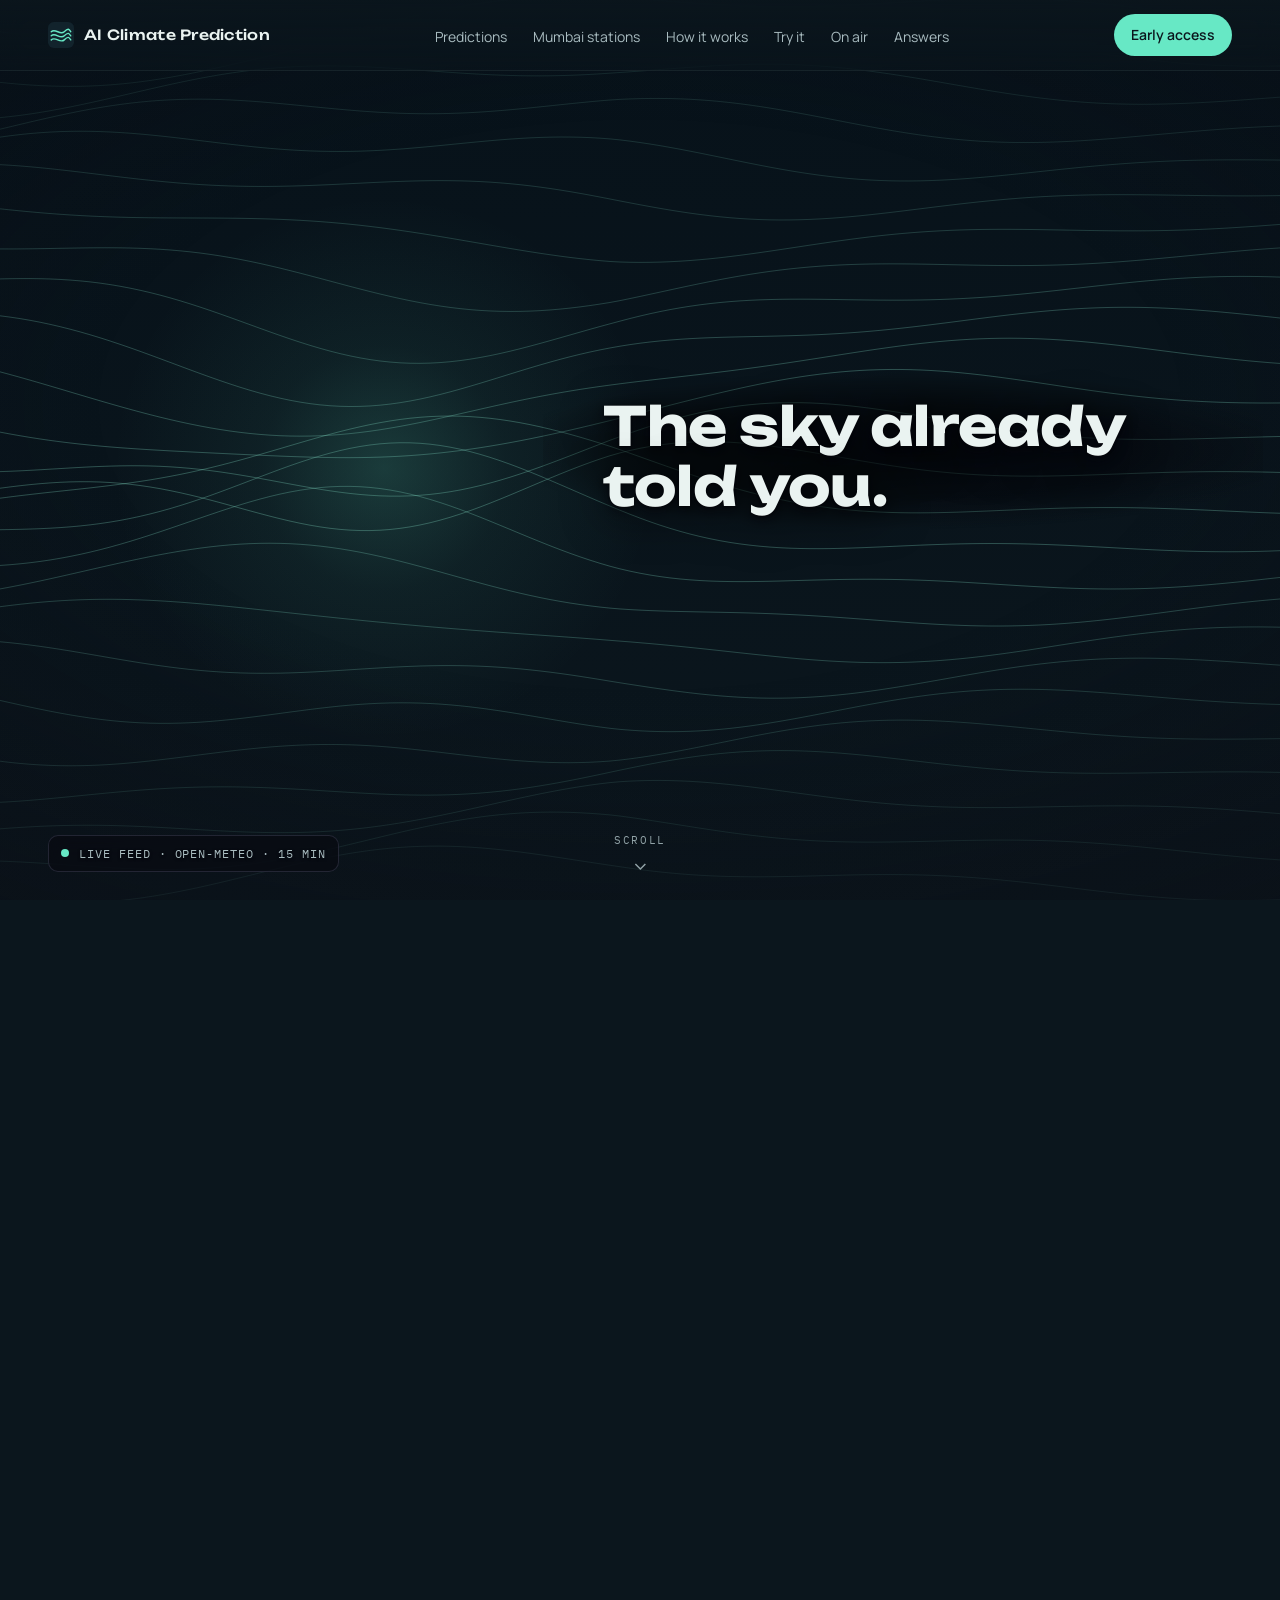
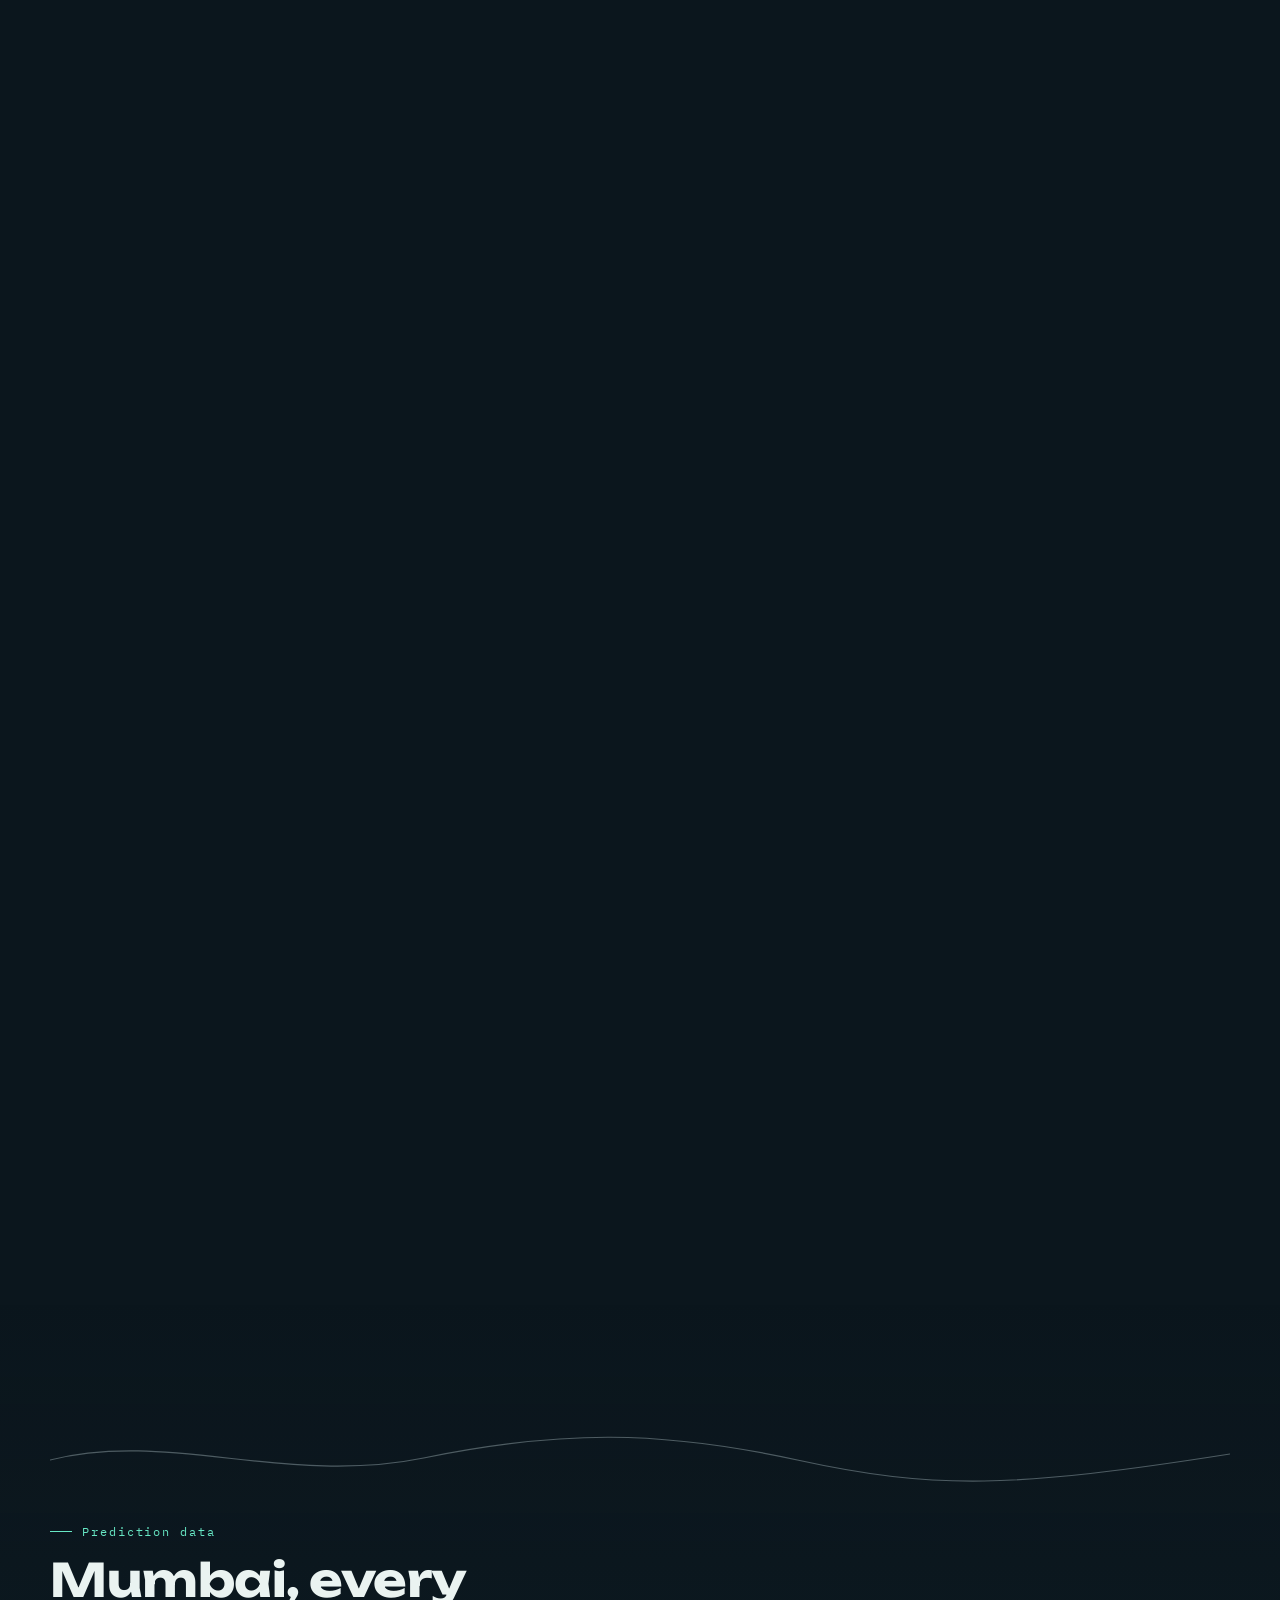
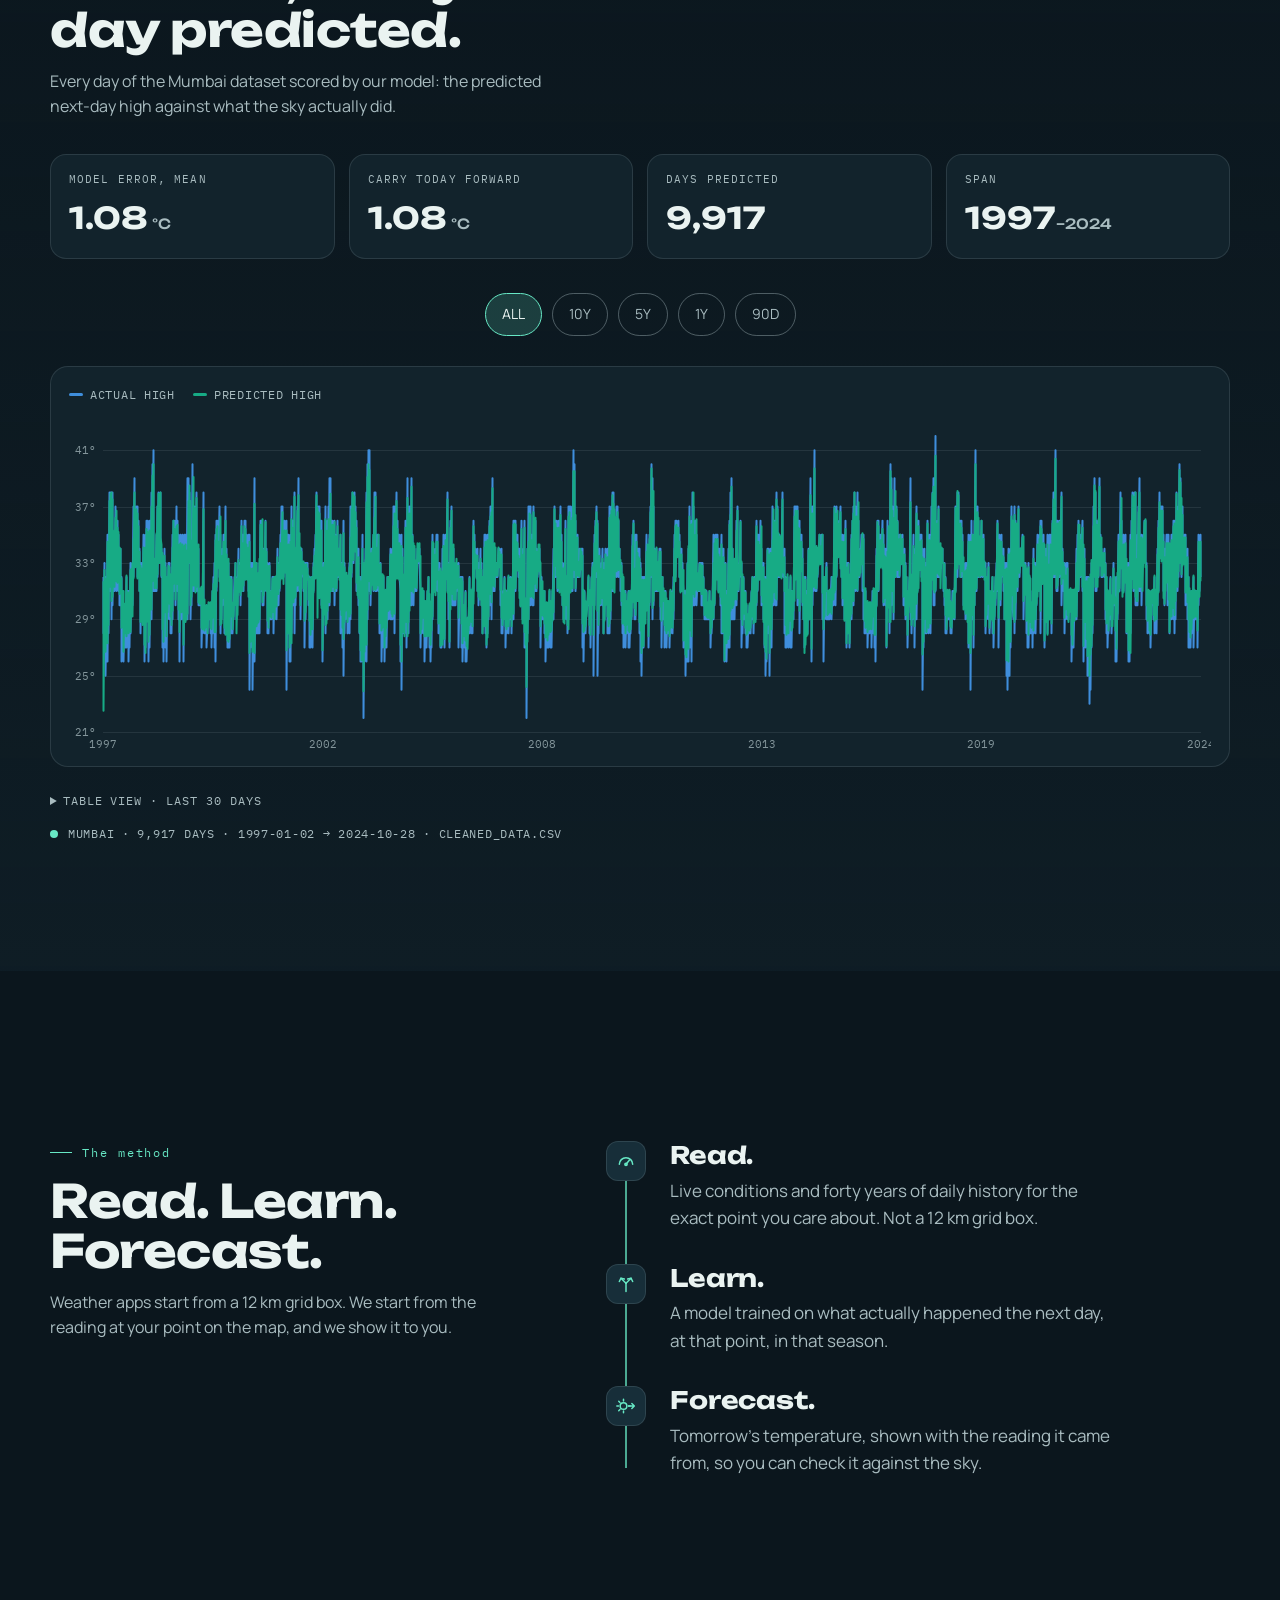
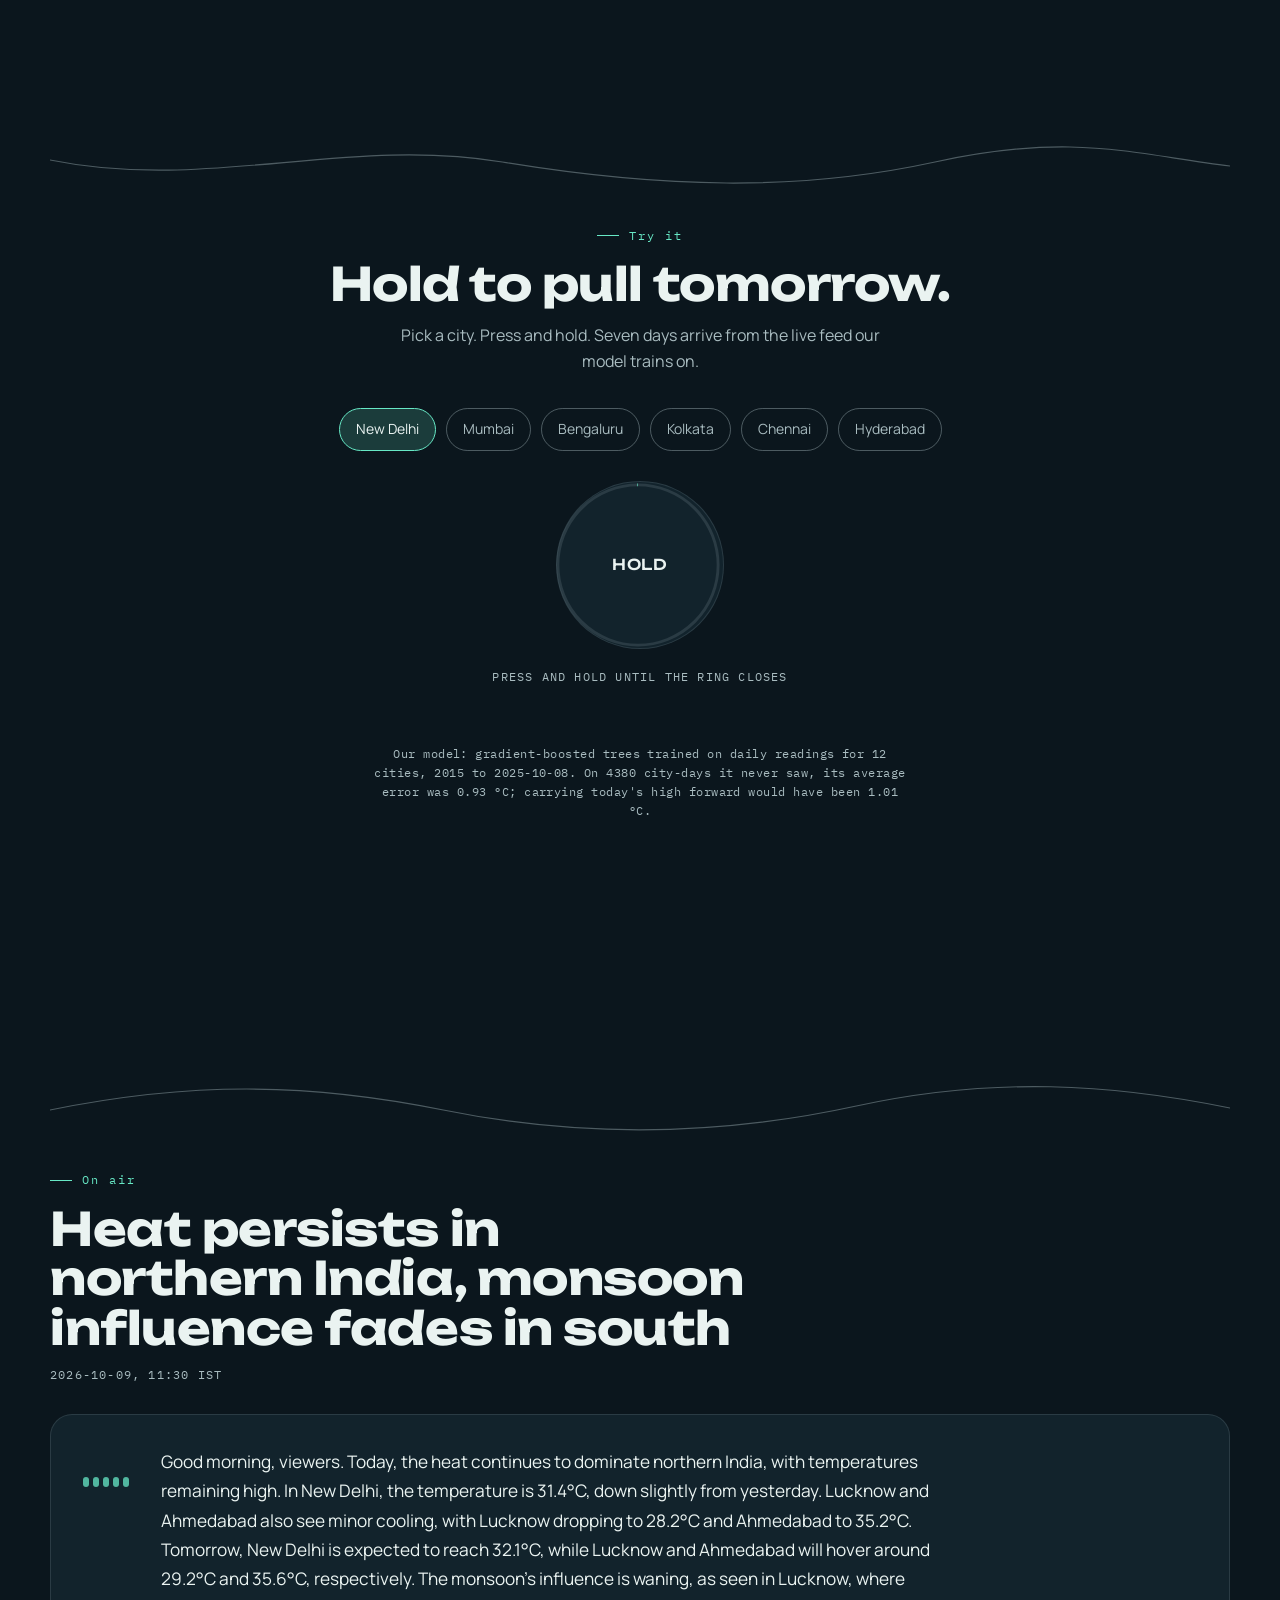
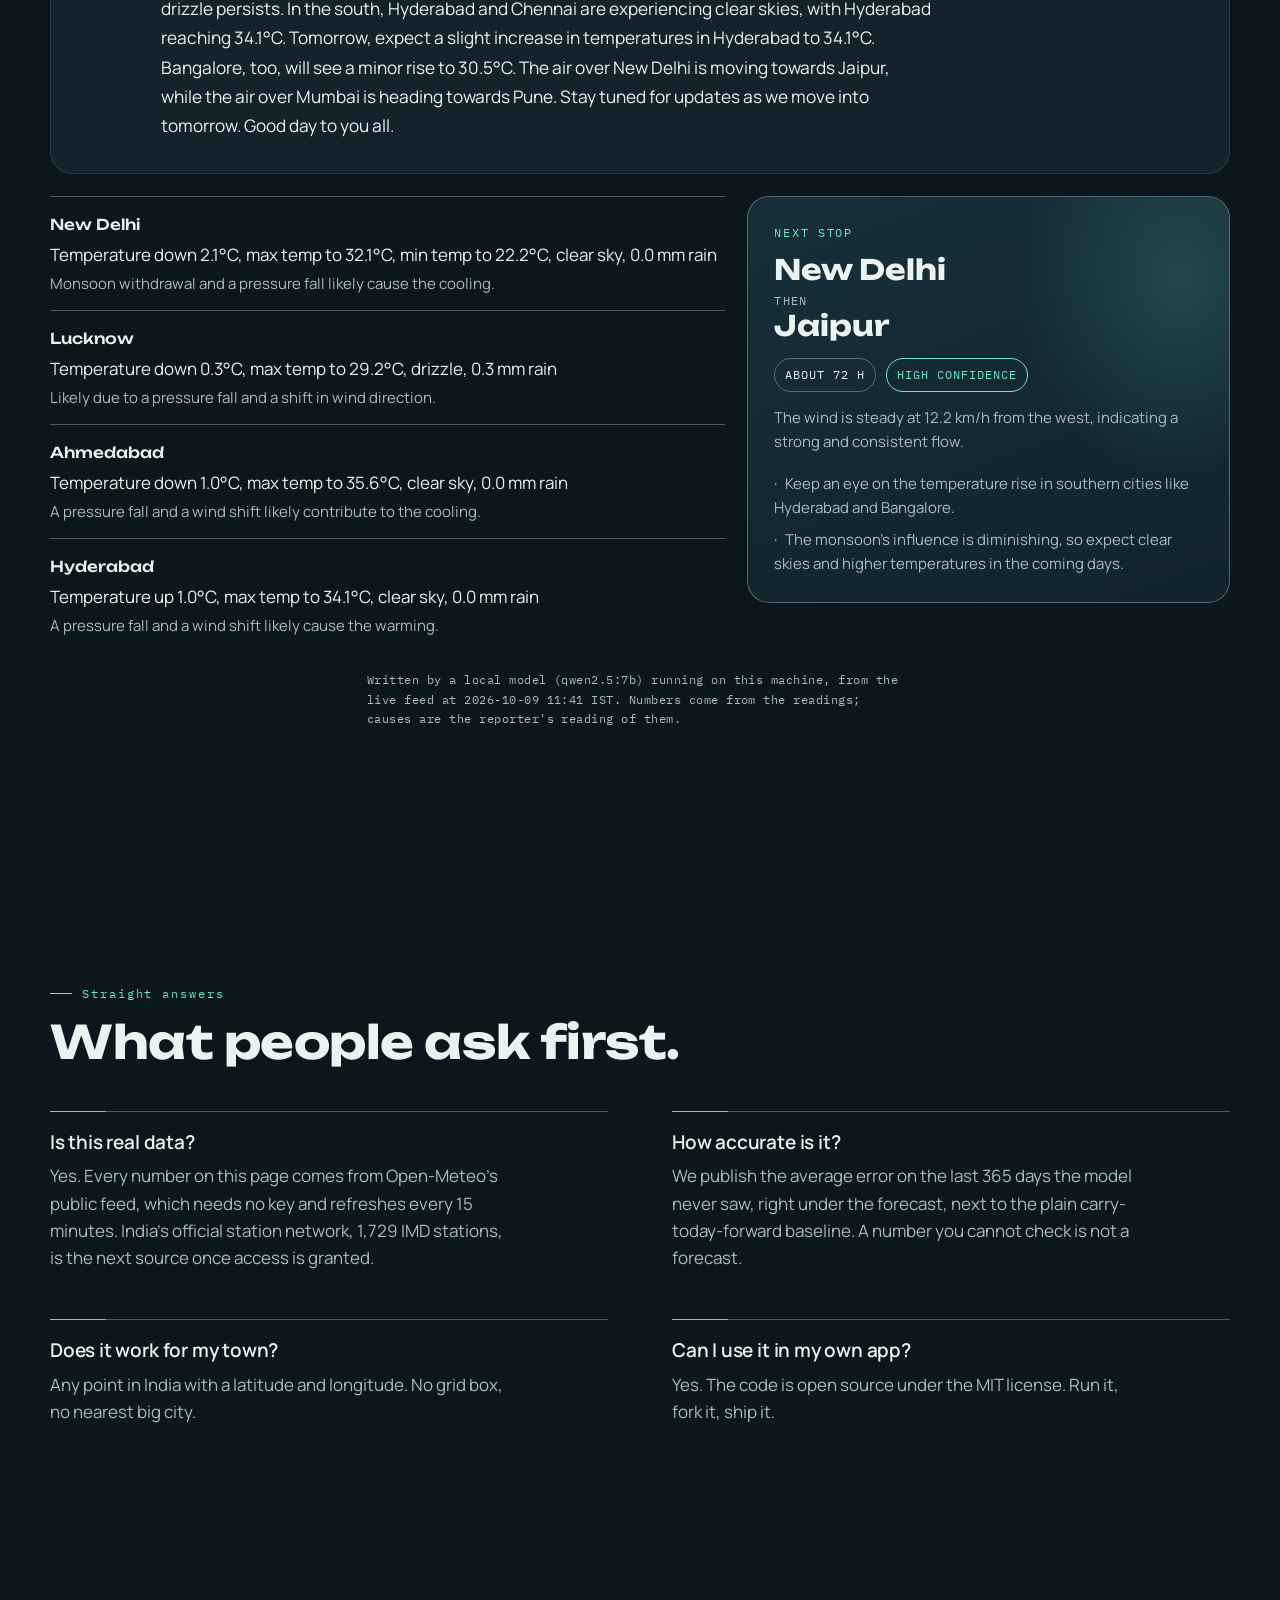
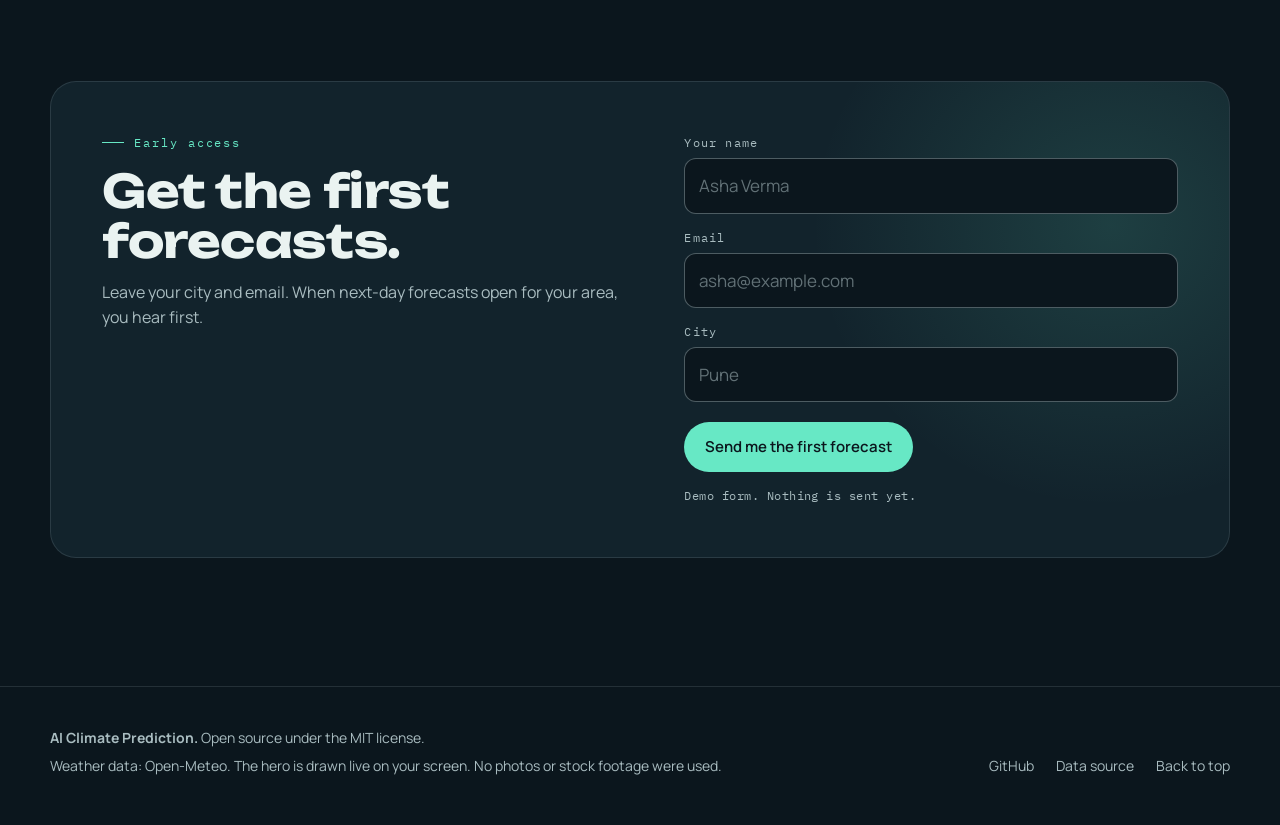
==== commit 84d9b28e: "Mumbai predictions: dataset backtest, 38-station 7-day forecasts, live site - predict_mumbai.py scor" ====
--- a/site/index.html
+++ b/site/index.html
@@ -22,6 +22,7 @@
   --accent:#67e8c5;--accent-hover:#8ff2d6;--accent-muted:rgba(103,232,197,.18);
   --text-secondary:#a9bcc0;--text-primary:#eaf3f1;
   --rain:#6fb4ff;--heat:#ffb35c;--line:rgba(169,188,192,.16);--line-strong:rgba(169,188,192,.42);
+  --chart-actual:#3f8edc;--chart-pred:#17ab85;
   --ease:cubic-bezier(.22,.61,.36,1);--ease-out:cubic-bezier(.16,1,.3,1);
   --tshadow:0 1px 2px rgba(5,5,10,.95),0 3px 12px rgba(5,5,10,.78),0 10px 44px rgba(5,5,10,.8);
   --display:"Unbounded",system-ui,sans-serif;--body:"Manrope",system-ui,sans-serif;--mono:"IBM Plex Mono",ui-monospace,monospace;
@@ -142,6 +143,28 @@
 .stamp{font-family:var(--mono);font-size:12px;color:var(--text-secondary);display:flex;align-items:center;gap:10px;margin-top:6px;letter-spacing:.06em}
 .err{color:var(--heat)}
 
+/* prediction chart */
+.statrow{display:grid;grid-template-columns:repeat(auto-fit,minmax(160px,1fr));gap:14px;margin-top:34px}
+.stat{background:var(--panel);border:1px solid var(--line);border-radius:16px;padding:16px 18px}
+.stat .k{font-family:var(--mono);font-size:11px;letter-spacing:.1em;color:var(--text-secondary)}
+.stat .v{font-family:var(--display);font-weight:700;font-size:30px;margin-top:6px}
+.stat .v small{font-size:14px;font-weight:500;color:var(--text-secondary)}
+.chartbox{position:relative;background:var(--panel);border:1px solid var(--line);border-radius:18px;padding:18px 18px 12px;margin-top:18px}
+.legend{display:flex;gap:18px;flex-wrap:wrap;font-family:var(--mono);font-size:12px;letter-spacing:.06em;color:var(--text-secondary);margin-bottom:10px}
+.legend span{display:inline-flex;align-items:center;gap:7px}
+.legend i{width:14px;height:3px;border-radius:2px}
+.chartbox canvas{width:100%;height:340px;touch-action:pan-y;cursor:crosshair}
+.tip{position:absolute;pointer-events:none;background:var(--canvas);border:1px solid var(--line-strong);border-radius:10px;padding:8px 11px;font-family:var(--mono);font-size:12px;line-height:1.7;color:var(--text-secondary);white-space:nowrap;z-index:5}
+.tip b{color:var(--text-primary);font-weight:400}
+.ptable{margin-top:16px}
+.ptable summary{font-family:var(--mono);font-size:12px;letter-spacing:.08em;color:var(--text-secondary);cursor:pointer;padding:8px 0}
+.ptable summary:hover{color:var(--text-primary)}
+.ptable table{width:100%;max-width:560px;border-collapse:collapse;font-size:14px;margin-top:8px}
+.ptable th{font-family:var(--mono);font-size:11px;letter-spacing:.1em;color:var(--text-secondary);text-align:right;font-weight:400;padding:6px 10px;border-bottom:1px solid var(--line-strong)}
+.ptable th:first-child,.ptable td:first-child{text-align:left}
+.ptable td{text-align:right;padding:6px 10px;border-bottom:1px solid var(--line);font-variant-numeric:tabular-nums}
+@media (max-width:600px){.chartbox canvas{height:260px}}
+
 /* how */
 .how .grid{display:grid;grid-template-columns:1fr 1.3fr;gap:clamp(28px,6vw,90px);align-items:start;margin-top:44px}
 .timeline{position:relative;display:grid;gap:34px;padding-left:64px}
@@ -186,7 +209,8 @@
 .fc .d{font-family:var(--mono);font-size:11px;letter-spacing:.1em;color:var(--text-secondary)}
 .fc .hi{font-family:var(--display);font-weight:700;font-size:22px;margin-top:8px}
 .fc .lo{font-family:var(--mono);font-size:12px;color:var(--text-secondary)}
-.fc .rn{font-size:12px;color:var(--rain);margin-top:6px;min-height:1.5em}
+.fc .od{font-family:var(--mono);font-size:11px;letter-spacing:.04em;color:var(--accent);margin-top:5px;min-height:1.4em}
+.fc .rn{font-size:12px;color:var(--rain);margin-top:4px;min-height:1.5em}
 .note{font-family:var(--mono);font-size:12px;color:var(--text-secondary);margin-top:18px;letter-spacing:.04em;max-width:78ch;margin-left:auto;margin-right:auto}
 .ours{margin:22px auto 0;max-width:720px;padding:16px 20px;border-left:3px solid var(--accent);background:var(--panel);border-radius:0 14px 14px 0;text-align:left;font-size:16px;line-height:1.5}
 .ours strong{font-family:var(--display);font-size:22px;color:var(--accent);margin:0 4px}
@@ -316,7 +340,8 @@
     AI Climate Prediction
   </a>
   <ul>
-    <li><a href="#live">Live</a></li>
+    <li><a href="#live">Predictions</a></li>
+    <li><a href="mumbai.html">Mumbai stations</a></li>
     <li><a href="#how">How it works</a></li>
     <li><a href="#run">Try it</a></li>
     <li><a href="#faq">Answers</a></li>
@@ -346,13 +371,13 @@
       <div class="band" data-a="0.78" data-b="1" data-fx="rise" data-ramp="0.09">
         <h1><span class="sr">Tomorrow, read today.</span><span class="split" aria-hidden="true">Tomorrow, read today.</span></h1>
         <p class="sub">AI Climate Prediction turns live readings into next-day forecasts you can check against the sky.</p>
-        <div class="cta-row"><a class="btn primary" href="#live">See live readings</a><a class="btn ghost" href="#how">How it works</a></div>
+        <div class="cta-row"><a class="btn primary" href="#live">See the predictions</a><a class="btn ghost" href="#how">How it works</a></div>
       </div>
     </div>
     <div class="static-copy">
       <h1>Tomorrow, read today.</h1>
       <p>AI Climate Prediction turns live readings into next-day forecasts you can check against the sky.</p>
-      <div class="cta-row"><a class="btn primary" href="#live">See live readings</a><a class="btn ghost" href="#how">How it works</a></div>
+      <div class="cta-row"><a class="btn primary" href="#live">See the predictions</a><a class="btn ghost" href="#how">How it works</a></div>
     </div>
     <div class="chip" aria-hidden="true"><span class="dot"></span>LIVE FEED · OPEN-METEO · 15 MIN</div>
     <div class="cue" aria-hidden="true">SCROLL<svg viewBox="0 0 16 16" fill="none" stroke="currentColor" stroke-width="1.5"><path d="M3 6l5 5 5-5"/></svg></div>
@@ -364,11 +389,24 @@
   <section class="sec live rv" id="live" aria-labelledby="live-h">
     <div class="wrap">
       <svg class="iso part" viewBox="0 0 1200 60" preserveAspectRatio="none" aria-hidden="true"><path class="draw" d="M0 32C120 2 240 58 380 30S620 2 760 32 980 60 1200 26"/></svg>
-      <p class="kicker part">Live now</p>
-      <h2 id="live-h" class="part">Six cities, read this minute.</h2>
-      <p class="lede part">Straight from the feed our model learns from. Refreshed every 15 minutes. No key, no login.</p>
-      <div class="strip part" id="strip" aria-live="polite"></div>
-      <p class="stamp part"><span class="dot" aria-hidden="true"></span><span id="stamp">Reading the sky…</span></p>
+      <p class="kicker part">Prediction data</p>
+      <h2 id="live-h" class="part">Mumbai, every day predicted.</h2>
+      <p class="lede part">Every day of the Mumbai dataset scored by our model: the predicted next-day high against what the sky actually did.</p>
+      <div class="statrow part" id="pstats"></div>
+      <div class="chips part" id="prange" role="group" aria-label="Time range">
+        <button type="button" class="chipbtn" data-r="0" aria-pressed="true">ALL</button>
+        <button type="button" class="chipbtn" data-r="3650" aria-pressed="false">10Y</button>
+        <button type="button" class="chipbtn" data-r="1825" aria-pressed="false">5Y</button>
+        <button type="button" class="chipbtn" data-r="365" aria-pressed="false">1Y</button>
+        <button type="button" class="chipbtn" data-r="90" aria-pressed="false">90D</button>
+      </div>
+      <div class="chartbox part">
+        <div class="legend"><span><i style="background:var(--chart-actual)"></i>ACTUAL HIGH</span><span><i style="background:var(--chart-pred)"></i>PREDICTED HIGH</span></div>
+        <canvas id="pchart" role="img" aria-label="Daily maximum temperature in Mumbai: actual against the model's prediction"></canvas>
+        <div class="tip" id="ptip" hidden></div>
+      </div>
+      <details class="ptable part"><summary>TABLE VIEW · LAST 30 DAYS</summary><table><thead><tr><th>Date</th><th>Actual °C</th><th>Predicted °C</th><th>Error</th></tr></thead><tbody id="ptbody"></tbody></table></details>
+      <p class="stamp part"><span class="dot" aria-hidden="true"></span><span id="stamp">Loading the predictions…</span></p>
     </div>
   </section>
 
@@ -641,7 +679,7 @@
 const tl = document.getElementById('timeline');
 const sizeRide = () => tl.style.setProperty('--ride', Math.max(0, tl.offsetHeight - 36) + 'px');
 sizeRide();
-let rs; addEventListener('resize', () => { clearTimeout(rs); rs = setTimeout(() => { sizeCanvas(); sizeRide(); lastDrawP = -1; if (scrubOn) onScroll(); else draw(1, 0, true); }, 120); });
+let rs; addEventListener('resize', () => { clearTimeout(rs); rs = setTimeout(() => { sizeCanvas(); sizeRide(); lastDrawP = -1; if (scrubOn) onScroll(); else draw(1, 0, true); drawChart(); }, 120); });
 
 /* ---------- reduced motion, live in both directions ---------- */
 function pinToFinalStates(){ document.documentElement.classList.add('rm'); if (holdProg > 0 && !holdDone) completeHold(); }
@@ -661,23 +699,110 @@
   { n: 'Kolkata', la: 22.57, lo: 88.36 }, { n: 'Chennai', la: 13.08, lo: 80.27 }, { n: 'Hyderabad', la: 17.39, lo: 78.49 }
 ];
 const COND = c => c === 0 ? 'Clear sky' : c <= 2 ? 'Partly cloudy' : c === 3 ? 'Overcast' : c <= 48 ? 'Fog' : c <= 57 ? 'Drizzle' : c <= 67 ? 'Rain' : c <= 77 ? 'Snow' : c <= 82 ? 'Showers' : c <= 86 ? 'Snow showers' : 'Thunderstorm';
-const strip = document.getElementById('strip'), stamp = document.getElementById('stamp');
-strip.innerHTML = CITIES.map(c => `<article class="card"><div class="city">${c.n}</div><div class="temp">--<small>°C</small></div><div class="cond">Reading…</div><div class="meta"><span>RH<b>--</b></span><span>RAIN<b>--</b></span><span>WIND<b>--</b></span></div><span class="bar" aria-hidden="true"></span></article>`).join('');
-async function loadLive(){
-  try {
-    const u = `https://api.open-meteo.com/v1/forecast?latitude=${CITIES.map(c => c.la).join(',')}&longitude=${CITIES.map(c => c.lo).join(',')}&current=temperature_2m,relative_humidity_2m,precipitation,wind_speed_10m,weather_code&timezone=Asia%2FKolkata`;
-    const res = await fetch(u); if (!res.ok) throw new Error(res.status);
-    const data = await res.json(); const arr = Array.isArray(data) ? data : [data];
-    [...strip.children].forEach((card, i) => { const d = arr[i] && arr[i].current; if (!d) return;
-      card.querySelector('.temp').innerHTML = `${Math.round(d.temperature_2m)}<small>°C</small>`;
-      card.querySelector('.cond').textContent = COND(d.weather_code);
-      const m = card.querySelectorAll('.meta b'); m[0].textContent = d.relative_humidity_2m + '%'; m[1].textContent = d.precipitation + ' mm'; m[2].textContent = Math.round(d.wind_speed_10m) + ' km/h';
-      card.querySelector('.bar').style.setProperty('--rh', (d.relative_humidity_2m / 100).toFixed(2)); });
-    const t = arr[0] && arr[0].current ? arr[0].current.time.replace('T', ' ') : '';
-    stamp.textContent = `LIVE · ${t} IST · OPEN-METEO`;
-  } catch (e) { stamp.innerHTML = '<span class="err">The live feed did not answer. The readings will return when it does.</span>'; }
-}
-loadLive();
+
+/* ---------- prediction data: every day of the Mumbai dataset, written by scripts/predict_mumbai.py ---------- */
+const stamp = document.getElementById('stamp');
+const pcv = document.getElementById('pchart'), pctx = pcv.getContext('2d'), ptip = document.getElementById('ptip');
+const CSS = getComputedStyle(document.documentElement);
+const CA = CSS.getPropertyValue('--chart-actual').trim() || '#3f8edc';
+const CP = CSS.getPropertyValue('--chart-pred').trim() || '#17ab85';
+let MUM = null, pFrom = 0;   // pFrom = how many most-recent days to show; 0 = all
+
+function drawChart(hoverI){
+  if (!MUM) return;
+  const n = MUM.dates.length, from = pFrom ? Math.max(0, n - pFrom) : 0;
+  const dates = MUM.dates.slice(from), actual = MUM.actual.slice(from), pred = MUM.predicted.slice(from);
+  const dpr2 = Math.min(2, window.devicePixelRatio || 1), W = pcv.clientWidth, H = pcv.clientHeight;
+  pcv.width = Math.round(W * dpr2); pcv.height = Math.round(H * dpr2);
+  pctx.setTransform(dpr2, 0, 0, dpr2, 0, 0); pctx.clearRect(0, 0, W, H);
+  const padL = 34, padR = 10, padT = 8, padB = 22, iw = W - padL - padR, ih = H - padT - padB;
+  let lo = Infinity, hi = -Infinity;
+  for (let i = 0; i < dates.length; i++){
+    const a = actual[i], p = pred[i];
+    if (a != null) { if (a < lo) lo = a; if (a > hi) hi = a; }
+    if (p != null) { if (p < lo) lo = p; if (p > hi) hi = p; }
+  }
+  if (lo > hi) return;
+  lo = Math.floor(lo - 1); hi = Math.ceil(hi + 1);
+  const X = i => padL + iw * i / Math.max(1, dates.length - 1);
+  const Y = v => padT + ih * (1 - (v - lo) / (hi - lo));
+  // recessive grid with y labels
+  pctx.font = '11px "IBM Plex Mono",monospace'; pctx.fillStyle = 'rgba(169,188,192,.75)';
+  pctx.strokeStyle = 'rgba(169,188,192,.12)'; pctx.lineWidth = 1;
+  const step = Math.max(1, Math.round((hi - lo) / 5));
+  for (let v = lo; v <= hi; v += step){ const y = Math.round(Y(v)) + .5;
+    pctx.beginPath(); pctx.moveTo(padL, y); pctx.lineTo(W - padR, y); pctx.stroke();
+    pctx.textAlign = 'right'; pctx.textBaseline = 'middle'; pctx.fillText(v + '°', padL - 7, y); }
+  // x labels: ~6 evenly spaced dates, year for long ranges, month-day for short
+  pctx.textAlign = 'center'; pctx.textBaseline = 'top';
+  const ticks = Math.min(6, dates.length), shortRange = dates.length <= 400;
+  for (let k = 0; k < ticks; k++){ const i = Math.round(k * (dates.length - 1) / Math.max(1, ticks - 1));
+    pctx.fillText(shortRange ? dates[i].slice(5) : dates[i].slice(0, 4), X(i), padT + ih + 7); }
+  // the two series, min-max decimated when there are more days than pixels
+  const series = (vals, color) => {
+    pctx.strokeStyle = color; pctx.lineWidth = 2; pctx.lineJoin = 'round'; pctx.beginPath();
+    let pen = false;
+    if (dates.length > iw * 1.5){
+      for (let px = 0; px < iw; px++){
+        const a = Math.floor(px * dates.length / iw), b = Math.max(a + 1, Math.floor((px + 1) * dates.length / iw));
+        let mn = Infinity, mx = -Infinity;
+        for (let i = a; i < b; i++){ const v = vals[i]; if (v == null) continue; if (v < mn) mn = v; if (v > mx) mx = v; }
+        if (mn > mx){ pen = false; continue; }
+        const x = padL + px + .5;
+        pen ? pctx.lineTo(x, Y(mx)) : pctx.moveTo(x, Y(mx)); pctx.lineTo(x, Y(mn)); pen = true;
+      }
+    } else {
+      for (let i = 0; i < vals.length; i++){ const v = vals[i];
+        if (v == null){ pen = false; continue; }
+        pen ? pctx.lineTo(X(i), Y(v)) : pctx.moveTo(X(i), Y(v)); pen = true; }
+    }
+    pctx.stroke();
+  };
+  series(actual, CA); series(pred, CP);
+  // crosshair + markers for the hovered day
+  if (hoverI != null && hoverI >= 0 && hoverI < dates.length){
+    const x = Math.round(X(hoverI)) + .5;
+    pctx.strokeStyle = 'rgba(169,188,192,.45)'; pctx.lineWidth = 1;
+    pctx.beginPath(); pctx.moveTo(x, padT); pctx.lineTo(x, padT + ih); pctx.stroke();
+    [[actual[hoverI], CA], [pred[hoverI], CP]].forEach(([v, c]) => { if (v == null) return;
+      pctx.fillStyle = c; pctx.beginPath(); pctx.arc(X(hoverI), Y(v), 4, 0, 7); pctx.fill();
+      pctx.strokeStyle = 'rgba(18,35,44,1)'; pctx.lineWidth = 2; pctx.stroke(); });
+  }
+  drawChart.view = { dates, actual, pred, padL, iw };
+}
+pcv.addEventListener('pointermove', e => {
+  const v = drawChart.view; if (!v) return;
+  const r = pcv.getBoundingClientRect();
+  const i = Math.round((e.clientX - r.left - v.padL) / v.iw * (v.dates.length - 1));
+  if (i < 0 || i >= v.dates.length){ ptip.hidden = true; drawChart(); return; }
+  drawChart(i);
+  ptip.innerHTML = `<b>${v.dates[i]}</b><br>ACTUAL <b>${v.actual[i] == null ? '—' : v.actual[i] + '°C'}</b><br>PREDICTED <b>${v.pred[i] == null ? '—' : v.pred[i] + '°C'}</b>`;
+  ptip.hidden = false;
+  const bx = pcv.parentElement.getBoundingClientRect();
+  ptip.style.left = Math.min(bx.width - ptip.offsetWidth - 8, Math.max(8, e.clientX - bx.left + 14)) + 'px';
+  ptip.style.top = (e.clientY - bx.top - ptip.offsetHeight - 12) + 'px';
+});
+pcv.addEventListener('pointerleave', () => { ptip.hidden = true; drawChart(); });
+document.getElementById('prange').addEventListener('click', e => {
+  const b = e.target.closest('.chipbtn'); if (!b) return;
+  [...b.parentElement.children].forEach(x => x.setAttribute('aria-pressed', x === b));
+  pFrom = +b.dataset.r; ptip.hidden = true; drawChart();
+});
+fetch('assets/mumbai.json', { cache: 'no-store' }).then(r => { if (!r.ok) throw new Error(r.status); return r.json(); }).then(m => {
+  MUM = m;
+  document.getElementById('pstats').innerHTML =
+    `<div class="stat"><div class="k">MODEL ERROR, MEAN</div><div class="v">${esc(m.mae)}<small> °C</small></div></div>` +
+    `<div class="stat"><div class="k">CARRY TODAY FORWARD</div><div class="v">${esc(m.persistence_mae)}<small> °C</small></div></div>` +
+    `<div class="stat"><div class="k">DAYS PREDICTED</div><div class="v">${m.days.toLocaleString('en-IN')}</div></div>` +
+    `<div class="stat"><div class="k">SPAN</div><div class="v">${esc(m.start.slice(0, 4))}<small>–${esc(m.end.slice(0, 4))}</small></div></div>`;
+  const rows = [];
+  for (let i = m.dates.length - 1; i >= 0 && rows.length < 30; i--){ if (m.actual[i] == null) continue;
+    const err = (m.predicted[i] - m.actual[i]).toFixed(1);
+    rows.push(`<tr><td>${esc(m.dates[i])}</td><td>${esc(m.actual[i])}</td><td>${esc(m.predicted[i])}</td><td>${err > 0 ? '+' + err : err}</td></tr>`); }
+  document.getElementById('ptbody').innerHTML = rows.join('');
+  stamp.textContent = `MUMBAI · ${m.dates.length.toLocaleString('en-IN')} DAYS · ${m.start} → ${m.end} · ${m.source.toUpperCase()}`;
+  drawChart();
+}).catch(() => { stamp.innerHTML = '<span class="err">assets/mumbai.json is missing. Run: python -m scripts.predict_mumbai &lt;csv&gt; --out site/assets/mumbai.json</span>'; });
 
 /* ---------- the interactive moment: hold to pull tomorrow ---------- */
 const chips = document.getElementById('chips'), hold = document.getElementById('hold'), fill = hold.querySelector('.fill'), hint = document.getElementById('hint'), fc = document.getElementById('fc'), holdlabel = document.getElementById('holdlabel');
@@ -690,8 +815,9 @@
 }).catch(() => {});
 function showOurs(){
   const est = FORECAST && FORECAST.cities.find(c => c.city === city.n);
-  if (!est) { ours.hidden = true; return; }
-  ours.innerHTML = `<b>Our model says</b> tomorrow's high in ${esc(city.n)} is <strong>${esc(est.model_tomorrow_max)}°C</strong> from today's ${esc(est.today_max)}°C. The feed's own forecast says ${esc(est.feed_tomorrow_max)}°C.`;
+  const d0 = est && est.days && est.days[0], dN = est && est.days[est.days.length - 1];
+  if (!d0) { ours.hidden = true; return; }
+  ours.innerHTML = `<b>Our model says</b> tomorrow's high in ${esc(city.n)} is <strong>${esc(d0.ours)}°C</strong> from today's ${esc(est.today_max)}°C, and ${esc(dN.ours)}°C seven days out. The feed says ${esc(d0.feed)}°C tomorrow. Each predicted day feeds the next.`;
   ours.hidden = false;
 }
 chips.innerHTML = CITIES.map((c, i) => `<button type="button" class="chipbtn" aria-pressed="${i === 0}">${c.n}</button>`).join('');
@@ -712,8 +838,10 @@
   try {
     const u = `https://api.open-meteo.com/v1/forecast?latitude=${city.la}&longitude=${city.lo}&daily=temperature_2m_max,temperature_2m_min,precipitation_sum,weather_code&timezone=Asia%2FKolkata&forecast_days=7`;
     const d = (await (await fetch(u)).json()).daily;
+    const est = FORECAST && FORECAST.cities.find(c => c.city === city.n);
+    const oursBy = {}; if (est) est.days.forEach(x => { oursBy[x.date] = x.ours; });
     fc.innerHTML = d.time.map((day, i) => { const dt = new Date(day + 'T00:00:00'); const lab = i === 0 ? 'TODAY' : i === 1 ? 'TOMORROW' : dt.toLocaleDateString('en-IN', { weekday: 'short' }).toUpperCase();
-      return `<div class="day"><div class="d">${lab}</div><div class="hi">${Math.round(d.temperature_2m_max[i])}°</div><div class="lo">${Math.round(d.temperature_2m_min[i])}° low</div><div class="rn">${d.precipitation_sum[i] > 0 ? d.precipitation_sum[i] + ' mm' : COND(d.weather_code[i])}</div></div>`; }).join('');
+      return `<div class="day"><div class="d">${lab}</div><div class="hi">${Math.round(d.temperature_2m_max[i])}°</div><div class="lo">${Math.round(d.temperature_2m_min[i])}° low</div><div class="od">${oursBy[day] != null ? 'OURS ' + oursBy[day] + '°' : ''}</div><div class="rn">${d.precipitation_sum[i] > 0 ? d.precipitation_sum[i] + ' mm' : COND(d.weather_code[i])}</div></div>`; }).join('');
     requestAnimationFrame(() => { fc.classList.add('lit'); setTimeout(() => fc.classList.add('settled'), 1400); });
     showOurs();
     hint.textContent = `${city.n.toUpperCase()} · NEXT SEVEN DAYS · TAP ANOTHER CITY TO RUN AGAIN`;
@@ -763,9 +891,9 @@
   const history = []; let busy = false, opened = false;
   fetch(OLLAMA + '/api/version').then(r => r.ok ? r.json() : null).then(v => { if (v) fab.hidden = false; }).catch(() => {});
   function context(){
-    const lines = ['Live readings on the page right now:'];
-    document.querySelectorAll('#strip .card').forEach(c => { const m = c.querySelectorAll('.meta b'); lines.push(`${c.querySelector('.city').textContent}: ${c.querySelector('.temp').textContent.trim()}, ${c.querySelector('.cond').textContent}, humidity ${m[0].textContent}, rain ${m[1].textContent}, wind ${m[2].textContent}`); });
-    if (FORECAST) lines.push('', `Our model's estimate of tomorrow's high (${FORECAST.for_date}), with the public feed's own forecast in brackets:`, ...FORECAST.cities.map(c => `${c.city}: ${c.model_tomorrow_max} C [feed ${c.feed_tomorrow_max} C], today ${c.today_max} C`), `Model error on the held-out year: ${FORECAST.test_mae} C. Carrying today forward: ${FORECAST.persistence_mae} C.`);
+    const lines = [];
+    if (MUM) lines.push(`Mumbai dataset predictions on the page: ${MUM.days} days (${MUM.start} to ${MUM.end}), model mean error ${MUM.mae} C, carrying today forward ${MUM.persistence_mae} C.`);
+    if (FORECAST) lines.push('', `Our model's predicted max for the next 7 days (tomorrow ${FORECAST.for_date} first, each predicted day feeding the next):`, ...FORECAST.cities.map(c => `${c.city}: today ${c.today_max} C, then ${c.days.map(d => d.ours).join(', ')} C [feed says ${c.days[0].feed} C tomorrow]`), `Model error on the held-out year: ${FORECAST.test_mae} C. Carrying today forward: ${FORECAST.persistence_mae} C.`);
     if (BULLETIN) { const b = BULLETIN; lines.push('', `Today's bulletin (${b.dateline}): ${b.headline}`, b.on_air, ...(b.changes || []).map(c => `${c.city}: ${c.what_changed} Why: ${c.why}`), `Next: ${b.next.system} moves from ${b.next.from_city} to ${b.next.to_city} in about ${b.next.eta_hours} h, ${b.next.confidence} confidence. ${b.next.reason}`); }
     return lines.join('\n');
   }
